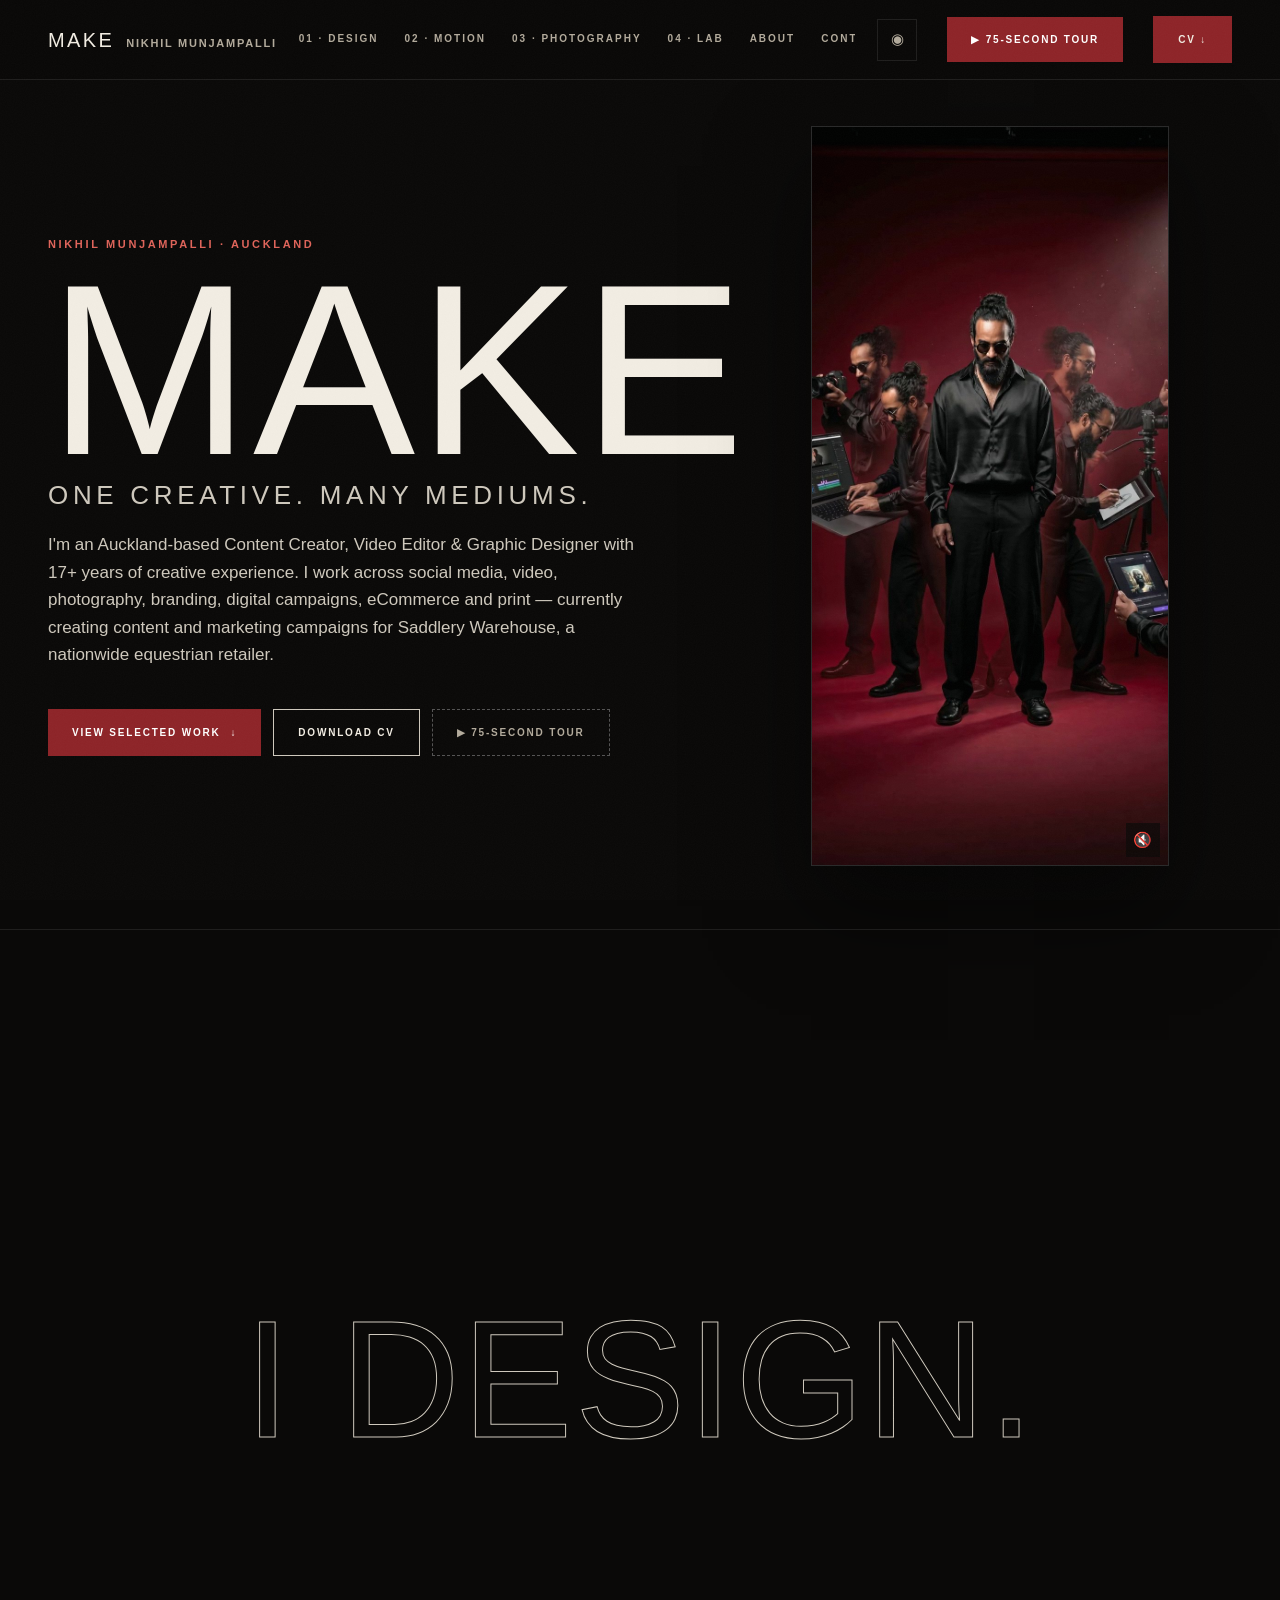
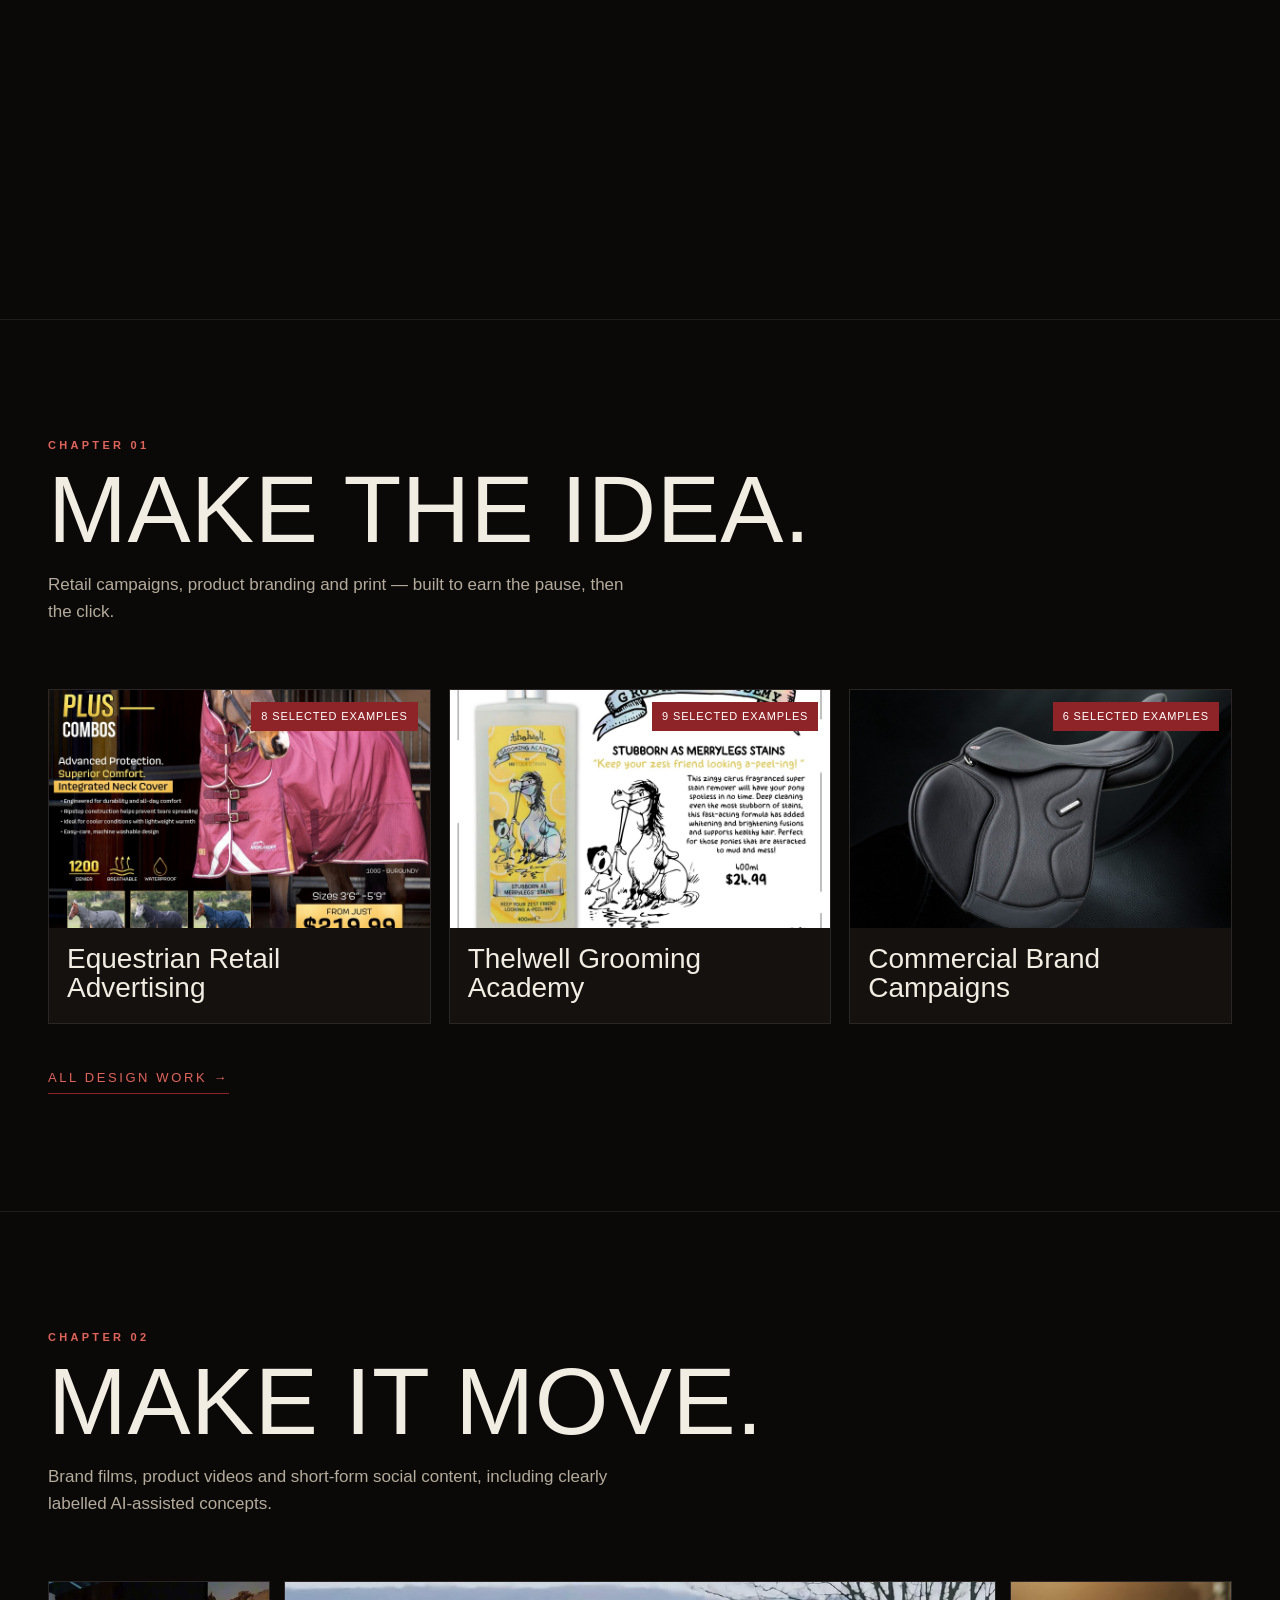
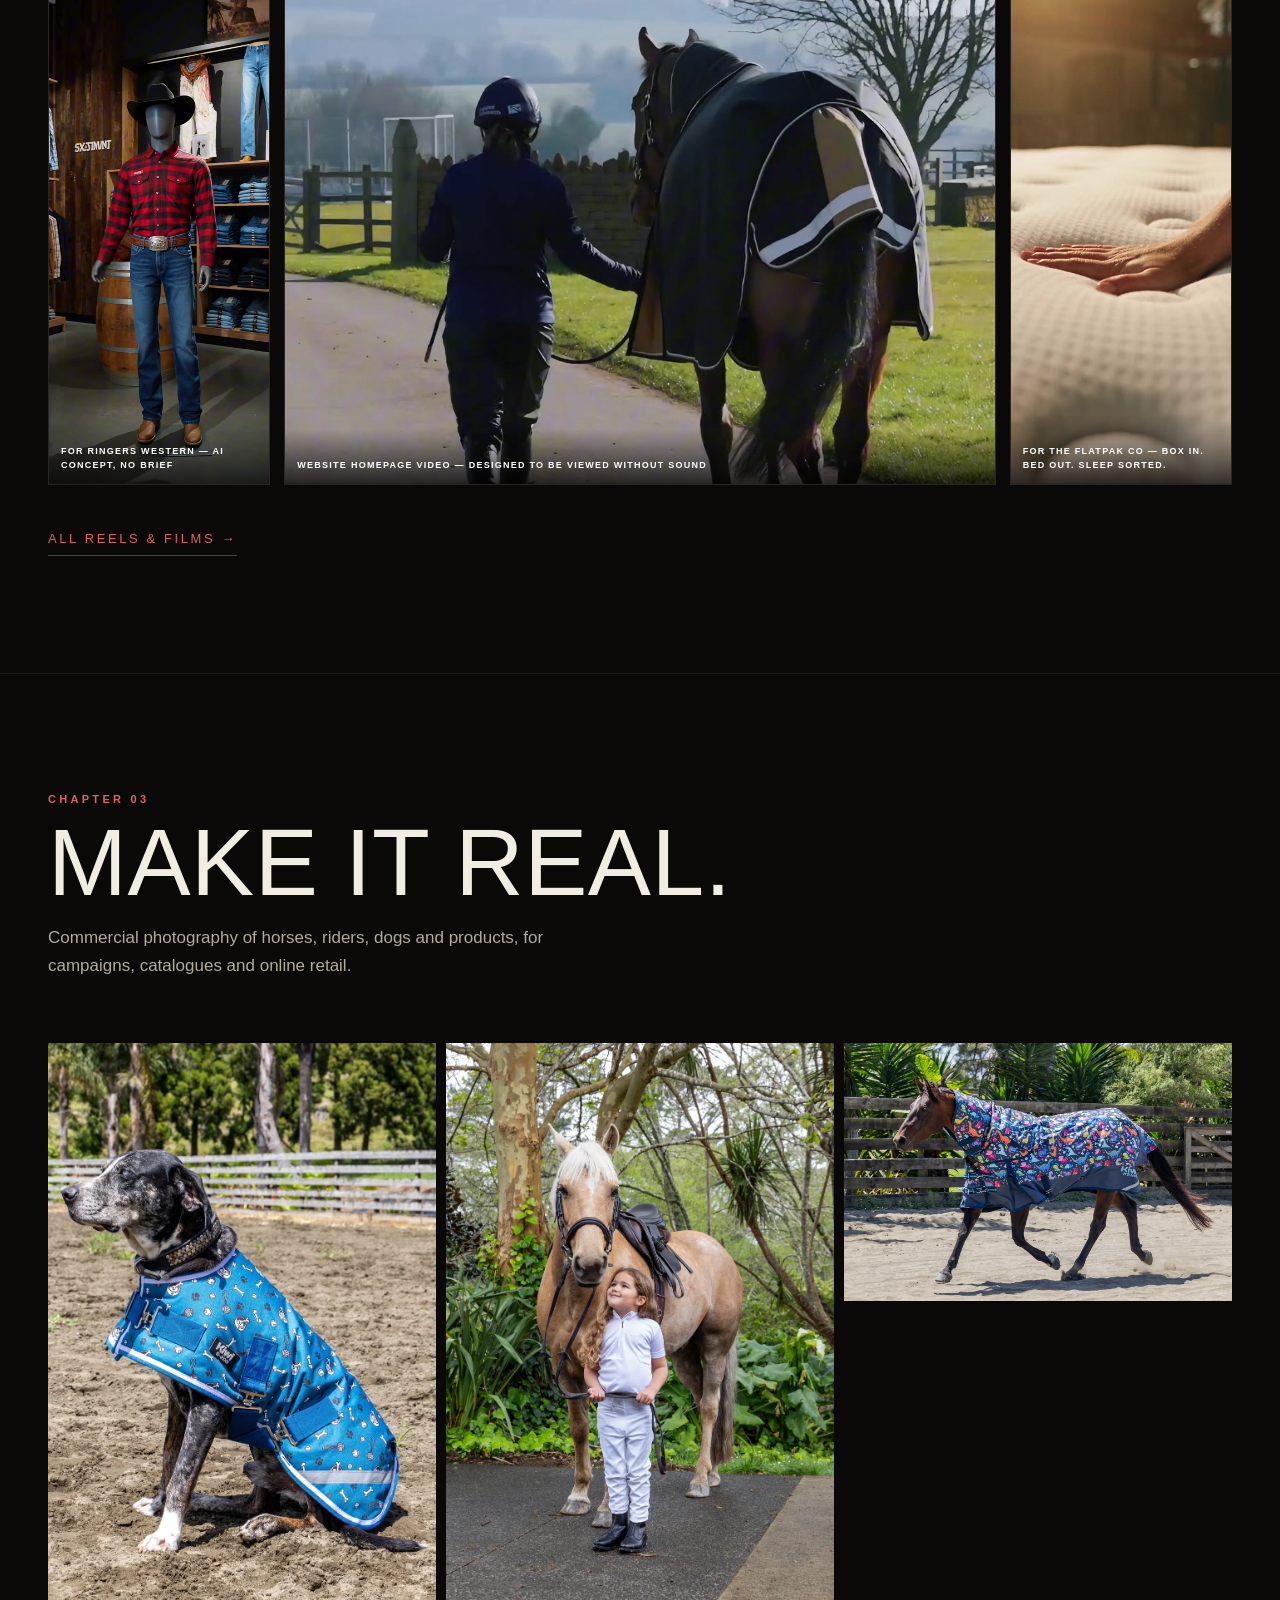
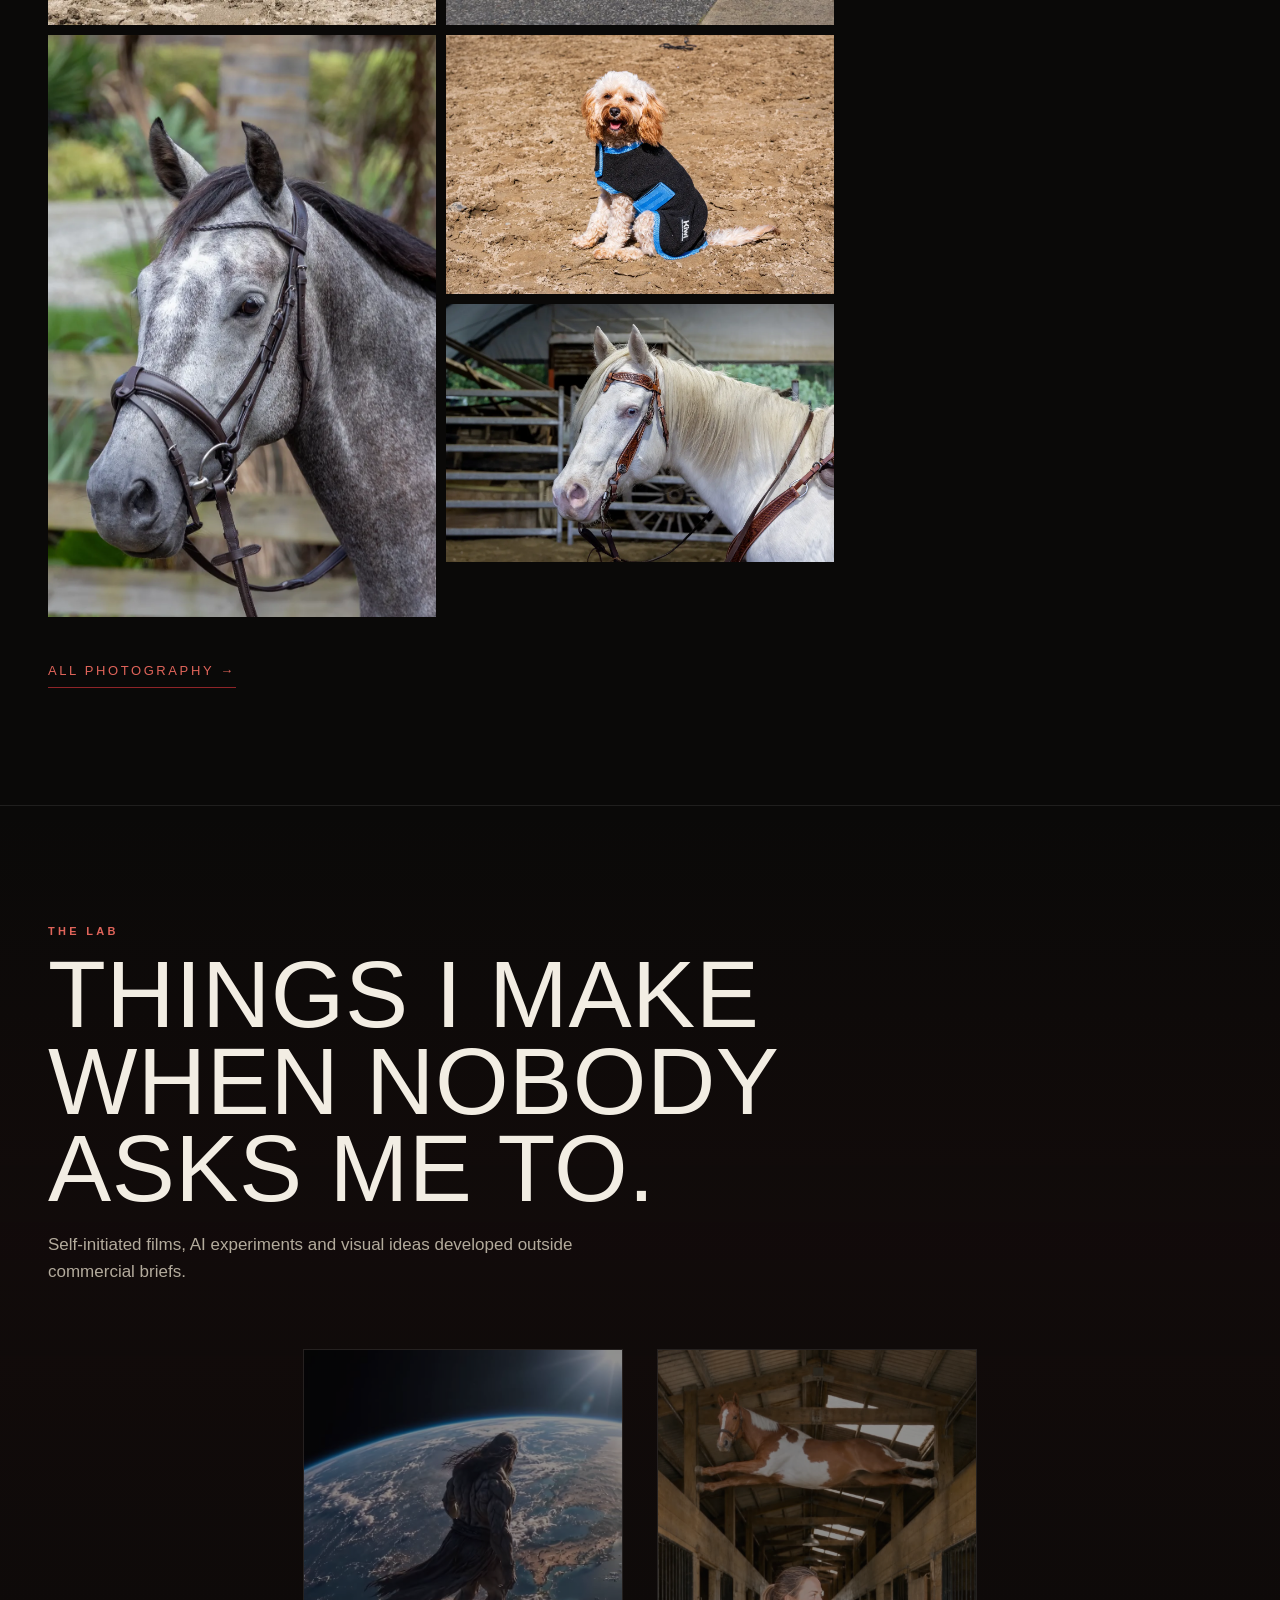
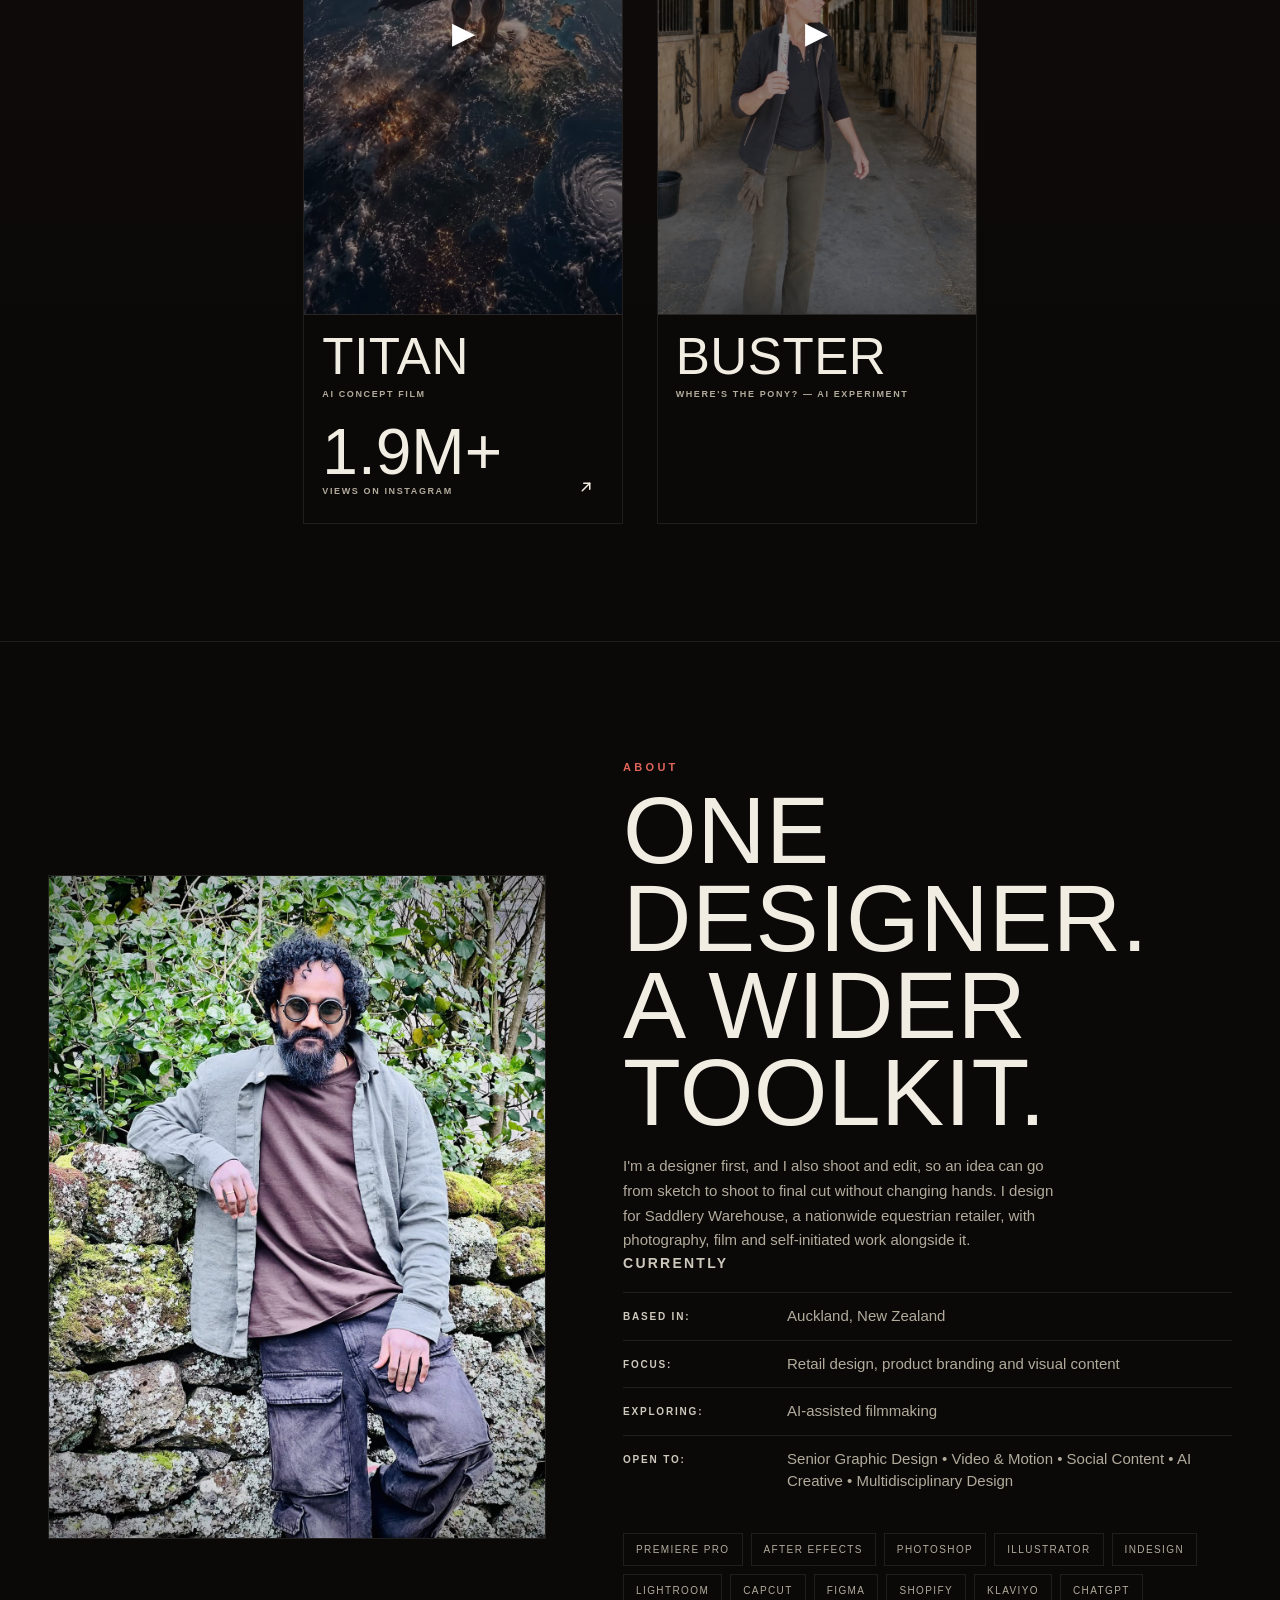
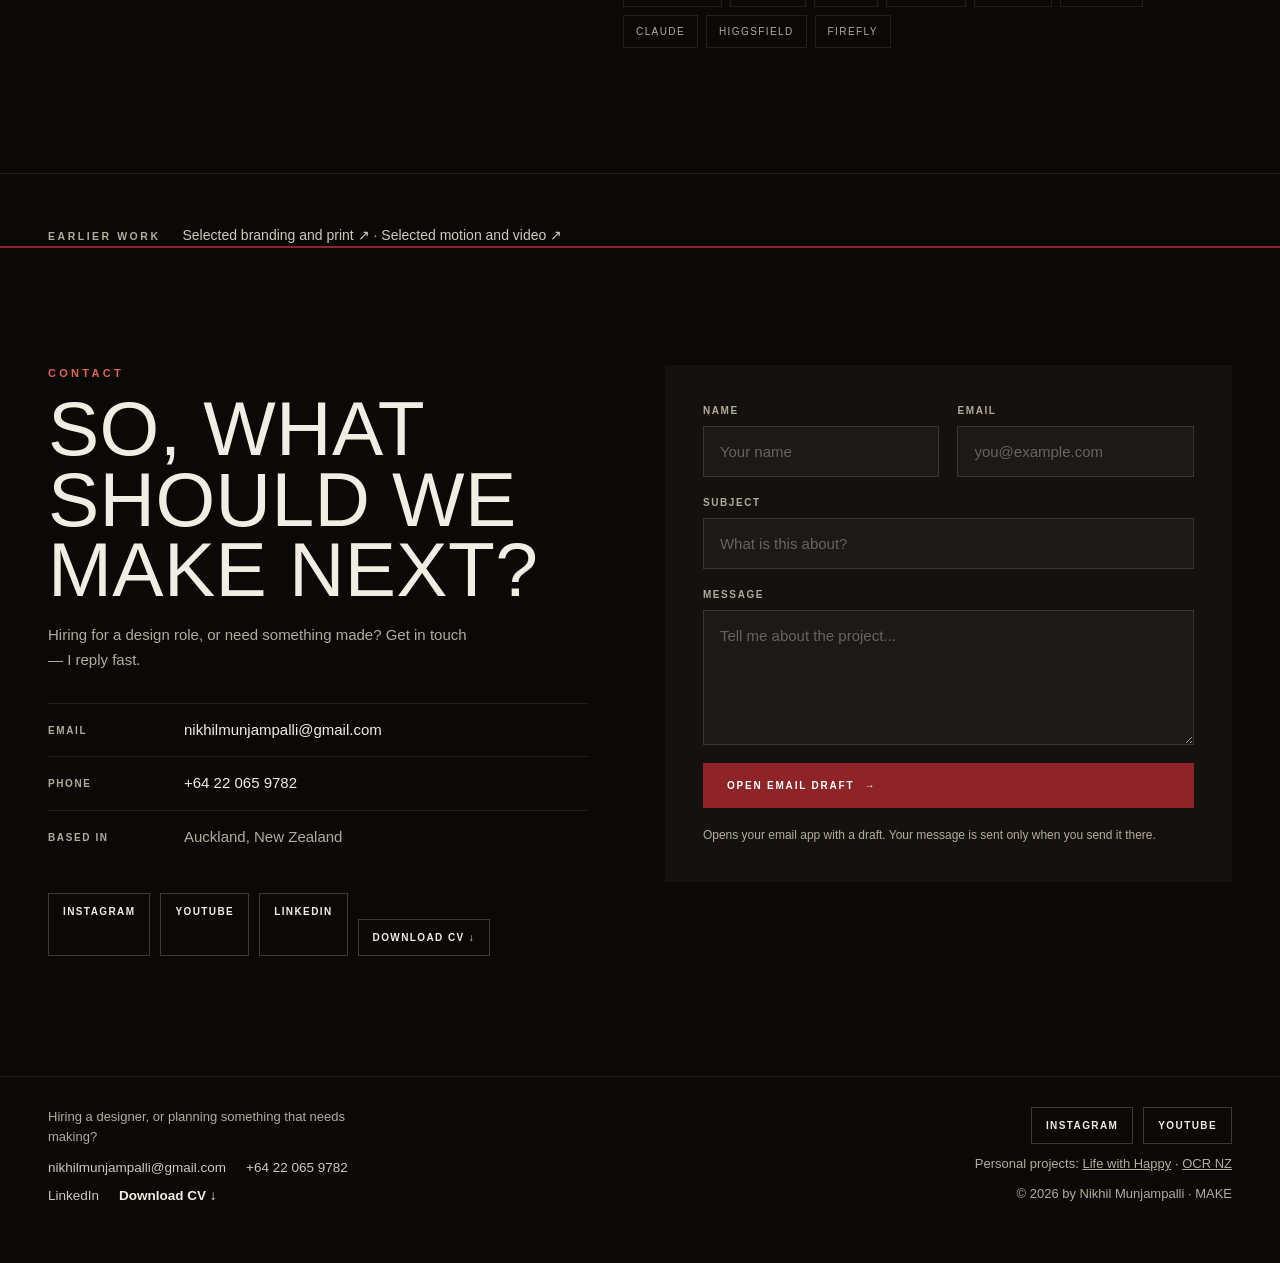
==== index.html @ 788f98a0 "Portfolio — portable site: 14 pages, all imagery, video, audio and fonts, no external dependencies" ====
<!DOCTYPE html><html lang="en" data-theme="default-dark" style="color-scheme:dark"><head><meta charSet="utf-8"/><meta name="viewport" content="width=device-width, initial-scale=1"/><link rel="stylesheet" href="assets/fonts/fonts.css"/><link rel="stylesheet" href="styles.css"/><title>Nikhil Munjampalli · Content Creator &amp; Video Editor</title><meta name="description" content="Reels, brand films, retail campaign design and photography from Auckland, New Zealand."/><meta name="author" content="Nikhil Munjampalli"/><meta property="og:title" content="Nikhil Munjampalli · Content Creator &amp; Video Editor"/><meta property="og:description" content="Reels, brand films, retail campaign design and photography from Auckland, New Zealand."/><meta property="og:type" content="website"/><meta name="twitter:card" content="summary_large_image"/><meta property="og:image" content="assets/meta/og-image.png"/><meta name="twitter:image" content="assets/meta/og-image.png"/><link rel="icon" href="assets/meta/favicon.png"/><script>try{var t=localStorage.getItem("nm-intro-seen-v2");if((t&&Date.now()-Number(t)<2592000000)||matchMedia("(prefers-reduced-motion: reduce)").matches)document.documentElement.classList.add("nm-intro-off")}catch(e){}</script></head><body class="bg-q-background-primary text-q-text-primary"><!--$--><main class="nm-page"><div aria-label="Introduction" class="nm-intro" role="dialog"><button aria-label="Skip introduction" autofocus="" class="nm-intro-skip" type="button">SKIP</button><p class="nm-intro-line nm-intro-line-1">NIKHIL MUNJAMPALLI · AUCKLAND</p><p class="nm-intro-line nm-intro-line-2">MAKE</p><p class="nm-intro-line nm-intro-line-3">ONE CREATIVE. MANY MEDIUMS.</p></div><header class="nm-header"><a class="nm-wordmark" href="#top">MAKE<span class="nm-wordmark-sub">Nikhil Munjampalli</span></a><nav class="nm-nav" aria-label="Sections"><a href="design.html">01 · Design</a><a href="motion.html">02 · Motion</a><a href="photography.html">03 · Photography</a><a href="#lab">04 · Lab</a><a href="#original">About</a><a href="#contact">Contact</a></nav><button aria-label="Sound off" class="nm-icon-btn" type="button">◉</button><button class="nm-pill" data-cursor="TOUR" type="button">▶ 75-SECOND TOUR</button><a class="nm-pill nm-pill-cv" download="" href="assets/nikhil-munjampalli-cv.pdf">CV ↓</a></header><section class="nm-hero" id="top"><div class="nm-hero-lead"><p class="nm-eyebrow nm-eyebrow-red">NIKHIL MUNJAMPALLI · AUCKLAND</p><h1 class="nm-multiply">MAKE</h1><p class="nm-multiply-sub">ONE CREATIVE. MANY MEDIUMS.</p><p class="nm-hero-value">I&#x27;m an Auckland-based Content Creator, Video Editor &amp; Graphic Designer with 17+ years of creative experience. I work across social media, video, photography, branding, digital campaigns, eCommerce and print — currently creating content and marketing campaigns for Saddlery Warehouse, a nationwide equestrian retailer.</p><div class="nm-hero-ctas"><a class="nm-btn nm-btn-solid" href="#ch-01">VIEW SELECTED WORK <span aria-hidden="true">↓</span></a><a class="nm-btn nm-btn-outline" download="" href="assets/nikhil-munjampalli-cv.pdf">DOWNLOAD CV</a><button class="nm-btn nm-btn-ghost" data-cursor="TOUR" type="button">▶ 75-SECOND TOUR</button></div></div><div class="nm-hero-stage"><video autoPlay="" class="nm-hero-video nm-hero-video-main" loop="" muted="" playsInline="" poster="assets/hero/skills-poster.jpg" src="assets/hero/skills.mp4"></video><button aria-label="Unmute" class="nm-hero-mute" type="button">🔇</button></div></section><section aria-label="I multiply" class="nm-manifesto"><div class="nm-manifesto-pin"><p class="nm-manifesto-word">I DESIGN.</p></div></section><section class="nm-ch" data-cursor="EXPLORE" id="ch-01"><div class="nm-ch-head"><p class="nm-ch-num">CHAPTER 01</p><h2 class="nm-ch-title">MAKE THE IDEA.</h2><p class="nm-ch-sub">Retail campaigns, product branding and print — built to earn the pause, then the click.</p></div><div class="nm-campaign-grid"><a class="nm-campaign-card" data-cursor="VIEW" href="design/retail-advertising.html"><span class="nm-campaign-cover"><img alt="Equestrian Retail Advertising" decoding="async" loading="lazy" src="assets/design/campaigns/highlander-combos.jpg"/><span class="nm-campaign-count">8<!-- --> SELECTED EXAMPLES</span></span><span class="nm-campaign-body"><span class="nm-campaign-title">Equestrian Retail Advertising</span></span></a><a class="nm-campaign-card" data-cursor="VIEW" href="design/thelwell-grooming-academy.html"><span class="nm-campaign-cover"><img alt="Thelwell Grooming Academy" decoding="async" loading="lazy" src="assets/design/campaigns/thelwell-stain-remover.jpg"/><span class="nm-campaign-count">9<!-- --> SELECTED EXAMPLES</span></span><span class="nm-campaign-body"><span class="nm-campaign-title">Thelwell Grooming Academy</span></span></a><a class="nm-campaign-card" data-cursor="VIEW" href="design/commercial-brands.html"><span class="nm-campaign-cover"><img alt="Commercial Brand Campaigns" decoding="async" loading="lazy" src="assets/design/campaigns/david-paul-luxury.jpg"/><span class="nm-campaign-count">6<!-- --> SELECTED EXAMPLES</span></span><span class="nm-campaign-body"><span class="nm-campaign-title">Commercial Brand Campaigns</span></span></a></div><a class="nm-ch-link" href="design.html">ALL DESIGN WORK <span aria-hidden="true">→</span></a></section><section class="nm-ch" id="ch-02"><div class="nm-ch-head"><p class="nm-ch-num">CHAPTER 02</p><h2 class="nm-ch-title">MAKE IT MOVE.</h2><p class="nm-ch-sub">Brand films, product videos and short-form social content, including clearly labelled AI-assisted concepts.</p></div><div class="nm-reel-grid nm-reel-grid-mrw"><button class="nm-reel-card" data-cursor="PLAY" type="button"><img alt="" class="nm-reel-thumb" decoding="async" loading="lazy" src="assets/reels/client-1-thumb.jpg"/><span class="nm-reel-play" aria-hidden="true">▶</span><span class="nm-reel-label">For RINGERS WESTERN — AI concept, no brief</span></button><button class="nm-reel-card nm-reel-card-wide" data-cursor="PLAY" type="button"><img alt="" class="nm-reel-thumb" decoding="async" loading="lazy" src="assets/reels/homepage-landscape-thumb.jpg"/><span class="nm-reel-play" aria-hidden="true">▶</span><span class="nm-reel-label">Website Homepage Video — Designed to Be Viewed Without Sound</span></button><button class="nm-reel-card" data-cursor="PLAY" type="button"><img alt="" class="nm-reel-thumb" decoding="async" loading="lazy" src="assets/reels/client-3-thumb.jpg"/><span class="nm-reel-play" aria-hidden="true">▶</span><span class="nm-reel-label">For THE FLATPAK CO — Box in. Bed out. Sleep sorted.</span></button></div><a class="nm-ch-link" href="motion.html">ALL REELS &amp; FILMS <span aria-hidden="true">→</span></a></section><section class="nm-ch nm-ch-quiet" id="ch-03"><div class="nm-ch-head"><p class="nm-ch-num">CHAPTER 03</p><h2 class="nm-ch-title">MAKE IT REAL.</h2><p class="nm-ch-sub">Commercial photography of horses, riders, dogs and products, for campaigns, catalogues and online retail.</p></div><div class="nm-masonry"><img alt="" class="nm-masonry-item" data-cursor="EXPLORE" decoding="async" loading="lazy" src="assets/photos/wix-photo-01.webp"/><img alt="" class="nm-masonry-item" data-cursor="EXPLORE" decoding="async" loading="lazy" src="assets/photos/wix-photo-02.webp"/><img alt="" class="nm-masonry-item" data-cursor="EXPLORE" decoding="async" loading="lazy" src="assets/photos/wix-photo-03.webp"/><img alt="" class="nm-masonry-item" data-cursor="EXPLORE" decoding="async" loading="lazy" src="assets/photos/wix-photo-04.webp"/><img alt="" class="nm-masonry-item" data-cursor="EXPLORE" decoding="async" loading="lazy" src="assets/photos/wix-photo-05.webp"/><img alt="" class="nm-masonry-item" data-cursor="EXPLORE" decoding="async" loading="lazy" src="assets/photos/wix-photo-06.webp"/></div><a class="nm-ch-link" href="photography.html">ALL PHOTOGRAPHY <span aria-hidden="true">→</span></a></section><section class="nm-ch nm-lab" id="lab"><div class="nm-ch-head"><p class="nm-ch-num">THE LAB</p><h2 class="nm-ch-title">THINGS I MAKE WHEN NOBODY ASKS ME TO.</h2><p class="nm-ch-sub">Self-initiated films, AI experiments and visual ideas developed outside commercial briefs.</p></div><div class="nm-lab-videos"><article class="nm-lab-card"><button aria-label="Play Lab experiment — Titan, 1.9M+ views on Instagram" class="nm-lab-video" data-cursor="PLAY" type="button"><img alt="" class="nm-lab-video-thumb" decoding="async" loading="lazy" src="assets/lab/titan-poster.jpg"/><span class="nm-reel-play" aria-hidden="true">▶</span></button><div class="nm-lab-card-body"><h3 class="nm-lab-card-title">TITAN</h3><p class="nm-lab-card-sub">AI CONCEPT FILM</p><p class="nm-lab-card-views">1.9M+</p><p class="nm-lab-card-views-label">VIEWS ON INSTAGRAM</p></div><a aria-label="View Titan on Instagram" class="nm-lab-card-link" href="https://www.instagram.com/reel/DbW4Ttej2G1/" rel="noreferrer" target="_blank"><svg aria-hidden="true" viewBox="0 0 24 24" fill="none" stroke="currentColor" stroke-width="2" stroke-linecap="round" stroke-linejoin="round"><path d="M7 17 17 7"></path><path d="M9 7h8v8"></path></svg></a></article><article class="nm-lab-card"><button aria-label="Play Lab experiment — Buster" class="nm-lab-video" data-cursor="PLAY" type="button"><img alt="" class="nm-lab-video-thumb" decoding="async" loading="lazy" src="assets/lab/buster-poster.jpg"/><span class="nm-reel-play" aria-hidden="true">▶</span></button><div class="nm-lab-card-body"><h3 class="nm-lab-card-title">BUSTER</h3><p class="nm-lab-card-sub">WHERE&#x27;S THE PONY? — AI EXPERIMENT</p></div></article></div></section><section class="nm-ch nm-original" id="original"><div class="nm-original-photo"><img alt="Nikhil Munjampalli" data-cursor="VIEW" decoding="async" loading="lazy" src="assets/hero/original-portrait.jpg"/></div><div class="nm-original-copy"><p class="nm-ch-num">ABOUT</p><h2 class="nm-ch-title">One designer.<br/>A wider toolkit.</h2><p class="nm-body">I&#x27;m a designer first, and I also shoot and edit, so an idea can go from sketch to shoot to final cut without changing hands. I design for Saddlery Warehouse, a nationwide equestrian retailer, with photography, film and self-initiated work alongside it.</p><div class="nm-currently"><h3 class="nm-subtitle">CURRENTLY</h3><ul><li><strong>Based in:</strong> Auckland, New Zealand</li><li><strong>Focus:</strong> Retail design, product branding and visual content</li><li><strong>Exploring:</strong> AI-assisted filmmaking</li><li><strong>Open to:</strong> Senior Graphic Design • Video &amp; Motion • Social Content • AI Creative • Multidisciplinary Design</li></ul></div><div class="nm-skills"><span class="nm-skill-chip">Premiere Pro</span><span class="nm-skill-chip">After Effects</span><span class="nm-skill-chip">Photoshop</span><span class="nm-skill-chip">Illustrator</span><span class="nm-skill-chip">InDesign</span><span class="nm-skill-chip">Lightroom</span><span class="nm-skill-chip">CapCut</span><span class="nm-skill-chip">Figma</span><span class="nm-skill-chip">Shopify</span><span class="nm-skill-chip">Klaviyo</span><span class="nm-skill-chip">ChatGPT</span><span class="nm-skill-chip">Claude</span><span class="nm-skill-chip">Higgsfield</span><span class="nm-skill-chip">Firefly</span></div></div></section><section class="nm-old nm-old--compact"><p class="nm-old-kicker">EARLIER WORK</p><p class="nm-old-links"><a href="https://nikmvisuals.wixsite.com/oldportfolio" rel="noreferrer" target="_blank">Selected branding and print <span aria-hidden="true">↗</span></a><span aria-hidden="true"> · </span><a href="https://nikmvisuals.wixsite.com/oldportfolio/work" rel="noreferrer" target="_blank">Selected motion and video <span aria-hidden="true">↗</span></a></p></section><section class="nm-ch nm-finale" id="contact"><div class="nm-finale-copy"><p class="nm-ch-num">CONTACT</p><h2 class="nm-ch-title">SO, WHAT SHOULD WE MAKE NEXT?</h2><p class="nm-body">Hiring for a design role, or need something made? Get in touch — I reply fast.</p><ul class="nm-contact-list"><li><span class="nm-contact-key">Email</span><a href="mailto:nikhilmunjampalli@gmail.com">nikhilmunjampalli@gmail.com</a></li><li><span class="nm-contact-key">Phone</span><a href="tel:+64220659782">+64 22 065 9782</a></li><li><span class="nm-contact-key">Based in</span><span>Auckland, New Zealand</span></li></ul><div class="nm-socials"><a href="https://www.instagram.com/nikhil_munjampalli/" rel="noreferrer" target="_blank">Instagram</a><a href="https://www.youtube.com/@nikhilmunjampalli5915" rel="noreferrer" target="_blank">YouTube</a><a href="https://linkedin.com/in/nikhil-munjampalli-56632651" rel="noreferrer" target="_blank">LinkedIn</a><a class="nm-btn nm-btn-outline nm-cv-link" download="" href="assets/nikhil-munjampalli-cv.pdf">Download CV ↓</a></div></div><form class="nm-form"><div class="nm-form-row"><label class="nm-field"><span>Name</span><input autoComplete="name" placeholder="Your name" required="" type="text" value=""/></label><label class="nm-field"><span>Email</span><input autoComplete="email" placeholder="you@example.com" required="" type="email" value=""/></label></div><label class="nm-field"><span>Subject</span><input placeholder="What is this about?" type="text" value=""/></label><label class="nm-field"><span>Message</span><textarea placeholder="Tell me about the project..." required="" rows="5"></textarea></label><button class="nm-btn nm-btn-solid" type="submit">Open email draft<span class="nm-arrow" aria-hidden="true">→</span></button><p class="nm-form-note">Opens your email app with a draft. Your message is sent only when you send it there.</p></form></section><footer class="nm-footer"><div class="nm-footer-contact"><p class="nm-footer-cta">Hiring a designer, or planning something that needs making?</p><ul class="nm-footer-links"><li><a href="mailto:nikhilmunjampalli@gmail.com">nikhilmunjampalli@gmail.com</a></li><li><a href="tel:+64220659782">+64 22 065 9782</a></li><li><a href="https://linkedin.com/in/nikhil-munjampalli-56632651" rel="noreferrer" target="_blank">LinkedIn</a></li><li><a class="nm-footer-cv" download="" href="assets/nikhil-munjampalli-cv.pdf">Download CV ↓</a></li></ul></div><div class="nm-footer-meta"><div class="nm-socials"><a href="https://www.instagram.com/nikhil_munjampalli/" rel="noreferrer" target="_blank">Instagram</a><a href="https://www.youtube.com/@nikhilmunjampalli5915" rel="noreferrer" target="_blank">YouTube</a></div><p class="nm-footer-projects">Personal projects:<!-- --> <a href="https://www.instagram.com/happy_cavoodle/" rel="noreferrer" target="_blank">Life with Happy</a><span aria-hidden="true"> · </span><a href="https://www.instagram.com/nik_ocr_nz/" rel="noreferrer" target="_blank">OCR NZ</a></p><p>© 2026 by Nikhil Munjampalli · MAKE</p></div></footer><audio preload="auto"></audio></main><!--/$--><link rel="stylesheet" href="portable.css"/>
<script src="portable.js" defer></script>
</body></html>
---- assets/fonts/fonts.css ----
/* Self-hosted fonts — no external requests. */
/* vietnamese */
@font-face {
  font-family: 'Anton';
  font-style: normal;
  font-weight: 400;
  font-display: swap;
  src: url(assets/fonts/1Ptgg87LROyAm3K8-C8QSw.woff2) format('woff2');
  unicode-range: U+0102-0103, U+0110-0111, U+0128-0129, U+0168-0169, U+01A0-01A1, U+01AF-01B0, U+0300-0301, U+0303-0304, U+0308-0309, U+0323, U+0329, U+1EA0-1EF9, U+20AB;
}
/* latin-ext */
@font-face {
  font-family: 'Anton';
  font-style: normal;
  font-weight: 400;
  font-display: swap;
  src: url(assets/fonts/1Ptgg87LROyAm3K9-C8QSw.woff2) format('woff2');
  unicode-range: U+0100-02BA, U+02BD-02C5, U+02C7-02CC, U+02CE-02D7, U+02DD-02FF, U+0304, U+0308, U+0329, U+1D00-1DBF, U+1E00-1E9F, U+1EF2-1EFF, U+2020, U+20A0-20AB, U+20AD-20C0, U+2113, U+2C60-2C7F, U+A720-A7FF;
}
/* latin */
@font-face {
  font-family: 'Anton';
  font-style: normal;
  font-weight: 400;
  font-display: swap;
  src: url(assets/fonts/1Ptgg87LROyAm3Kz-C8.woff2) format('woff2');
  unicode-range: U+0000-00FF, U+0131, U+0152-0153, U+02BB-02BC, U+02C6, U+02DA, U+02DC, U+0304, U+0308, U+0329, U+2000-206F, U+20AC, U+2122, U+2191, U+2193, U+2212, U+2215, U+FEFF, U+FFFD;
}
/* cyrillic-ext */
@font-face {
  font-family: 'Inter';
  font-style: normal;
  font-weight: 400;
  font-display: swap;
  src: url(assets/fonts/UcC73FwrK3iLTeHuS_nVMrMxCp50SjIa2JL7SUc.woff2) format('woff2');
  unicode-range: U+0460-052F, U+1C80-1C8A, U+20B4, U+2DE0-2DFF, U+A640-A69F, U+FE2E-FE2F;
}
/* cyrillic */
@font-face {
  font-family: 'Inter';
  font-style: normal;
  font-weight: 400;
  font-display: swap;
  src: url(assets/fonts/UcC73FwrK3iLTeHuS_nVMrMxCp50SjIa0ZL7SUc.woff2) format('woff2');
  unicode-range: U+0301, U+0400-045F, U+0490-0491, U+04B0-04B1, U+2116;
}
/* greek-ext */
@font-face {
  font-family: 'Inter';
  font-style: normal;
  font-weight: 400;
  font-display: swap;
  src: url(assets/fonts/UcC73FwrK3iLTeHuS_nVMrMxCp50SjIa2ZL7SUc.woff2) format('woff2');
  unicode-range: U+1F00-1FFF;
}
/* greek */
@font-face {
  font-family: 'Inter';
  font-style: normal;
  font-weight: 400;
  font-display: swap;
  src: url(assets/fonts/UcC73FwrK3iLTeHuS_nVMrMxCp50SjIa1pL7SUc.woff2) format('woff2');
  unicode-range: U+0370-0377, U+037A-037F, U+0384-038A, U+038C, U+038E-03A1, U+03A3-03FF;
}
/* vietnamese */
@font-face {
  font-family: 'Inter';
  font-style: normal;
  font-weight: 400;
  font-display: swap;
  src: url(assets/fonts/UcC73FwrK3iLTeHuS_nVMrMxCp50SjIa2pL7SUc.woff2) format('woff2');
  unicode-range: U+0102-0103, U+0110-0111, U+0128-0129, U+0168-0169, U+01A0-01A1, U+01AF-01B0, U+0300-0301, U+0303-0304, U+0308-0309, U+0323, U+0329, U+1EA0-1EF9, U+20AB;
}
/* latin-ext */
@font-face {
  font-family: 'Inter';
  font-style: normal;
  font-weight: 400;
  font-display: swap;
  src: url(assets/fonts/UcC73FwrK3iLTeHuS_nVMrMxCp50SjIa25L7SUc.woff2) format('woff2');
  unicode-range: U+0100-02BA, U+02BD-02C5, U+02C7-02CC, U+02CE-02D7, U+02DD-02FF, U+0304, U+0308, U+0329, U+1D00-1DBF, U+1E00-1E9F, U+1EF2-1EFF, U+2020, U+20A0-20AB, U+20AD-20C0, U+2113, U+2C60-2C7F, U+A720-A7FF;
}
/* latin */
@font-face {
  font-family: 'Inter';
  font-style: normal;
  font-weight: 400;
  font-display: swap;
  src: url(assets/fonts/UcC73FwrK3iLTeHuS_nVMrMxCp50SjIa1ZL7.woff2) format('woff2');
  unicode-range: U+0000-00FF, U+0131, U+0152-0153, U+02BB-02BC, U+02C6, U+02DA, U+02DC, U+0304, U+0308, U+0329, U+2000-206F, U+20AC, U+2122, U+2191, U+2193, U+2212, U+2215, U+FEFF, U+FFFD;
}
/* cyrillic-ext */
@font-face {
  font-family: 'Inter';
  font-style: normal;
  font-weight: 500;
  font-display: swap;
  src: url(assets/fonts/UcC73FwrK3iLTeHuS_nVMrMxCp50SjIa2JL7SUc.woff2) format('woff2');
  unicode-range: U+0460-052F, U+1C80-1C8A, U+20B4, U+2DE0-2DFF, U+A640-A69F, U+FE2E-FE2F;
}
/* cyrillic */
@font-face {
  font-family: 'Inter';
  font-style: normal;
  font-weight: 500;
  font-display: swap;
  src: url(assets/fonts/UcC73FwrK3iLTeHuS_nVMrMxCp50SjIa0ZL7SUc.woff2) format('woff2');
  unicode-range: U+0301, U+0400-045F, U+0490-0491, U+04B0-04B1, U+2116;
}
/* greek-ext */
@font-face {
  font-family: 'Inter';
  font-style: normal;
  font-weight: 500;
  font-display: swap;
  src: url(assets/fonts/UcC73FwrK3iLTeHuS_nVMrMxCp50SjIa2ZL7SUc.woff2) format('woff2');
  unicode-range: U+1F00-1FFF;
}
/* greek */
@font-face {
  font-family: 'Inter';
  font-style: normal;
  font-weight: 500;
  font-display: swap;
  src: url(assets/fonts/UcC73FwrK3iLTeHuS_nVMrMxCp50SjIa1pL7SUc.woff2) format('woff2');
  unicode-range: U+0370-0377, U+037A-037F, U+0384-038A, U+038C, U+038E-03A1, U+03A3-03FF;
}
/* vietnamese */
@font-face {
  font-family: 'Inter';
  font-style: normal;
  font-weight: 500;
  font-display: swap;
  src: url(assets/fonts/UcC73FwrK3iLTeHuS_nVMrMxCp50SjIa2pL7SUc.woff2) format('woff2');
  unicode-range: U+0102-0103, U+0110-0111, U+0128-0129, U+0168-0169, U+01A0-01A1, U+01AF-01B0, U+0300-0301, U+0303-0304, U+0308-0309, U+0323, U+0329, U+1EA0-1EF9, U+20AB;
}
/* latin-ext */
@font-face {
  font-family: 'Inter';
  font-style: normal;
  font-weight: 500;
  font-display: swap;
  src: url(assets/fonts/UcC73FwrK3iLTeHuS_nVMrMxCp50SjIa25L7SUc.woff2) format('woff2');
  unicode-range: U+0100-02BA, U+02BD-02C5, U+02C7-02CC, U+02CE-02D7, U+02DD-02FF, U+0304, U+0308, U+0329, U+1D00-1DBF, U+1E00-1E9F, U+1EF2-1EFF, U+2020, U+20A0-20AB, U+20AD-20C0, U+2113, U+2C60-2C7F, U+A720-A7FF;
}
/* latin */
@font-face {
  font-family: 'Inter';
  font-style: normal;
  font-weight: 500;
  font-display: swap;
  src: url(assets/fonts/UcC73FwrK3iLTeHuS_nVMrMxCp50SjIa1ZL7.woff2) format('woff2');
  unicode-range: U+0000-00FF, U+0131, U+0152-0153, U+02BB-02BC, U+02C6, U+02DA, U+02DC, U+0304, U+0308, U+0329, U+2000-206F, U+20AC, U+2122, U+2191, U+2193, U+2212, U+2215, U+FEFF, U+FFFD;
}
/* cyrillic-ext */
@font-face {
  font-family: 'Inter';
  font-style: normal;
  font-weight: 600;
  font-display: swap;
  src: url(assets/fonts/UcC73FwrK3iLTeHuS_nVMrMxCp50SjIa2JL7SUc.woff2) format('woff2');
  unicode-range: U+0460-052F, U+1C80-1C8A, U+20B4, U+2DE0-2DFF, U+A640-A69F, U+FE2E-FE2F;
}
/* cyrillic */
@font-face {
  font-family: 'Inter';
  font-style: normal;
  font-weight: 600;
  font-display: swap;
  src: url(assets/fonts/UcC73FwrK3iLTeHuS_nVMrMxCp50SjIa0ZL7SUc.woff2) format('woff2');
  unicode-range: U+0301, U+0400-045F, U+0490-0491, U+04B0-04B1, U+2116;
}
/* greek-ext */
@font-face {
  font-family: 'Inter';
  font-style: normal;
  font-weight: 600;
  font-display: swap;
  src: url(assets/fonts/UcC73FwrK3iLTeHuS_nVMrMxCp50SjIa2ZL7SUc.woff2) format('woff2');
  unicode-range: U+1F00-1FFF;
}
/* greek */
@font-face {
  font-family: 'Inter';
  font-style: normal;
  font-weight: 600;
  font-display: swap;
  src: url(assets/fonts/UcC73FwrK3iLTeHuS_nVMrMxCp50SjIa1pL7SUc.woff2) format('woff2');
  unicode-range: U+0370-0377, U+037A-037F, U+0384-038A, U+038C, U+038E-03A1, U+03A3-03FF;
}
/* vietnamese */
@font-face {
  font-family: 'Inter';
  font-style: normal;
  font-weight: 600;
  font-display: swap;
  src: url(assets/fonts/UcC73FwrK3iLTeHuS_nVMrMxCp50SjIa2pL7SUc.woff2) format('woff2');
  unicode-range: U+0102-0103, U+0110-0111, U+0128-0129, U+0168-0169, U+01A0-01A1, U+01AF-01B0, U+0300-0301, U+0303-0304, U+0308-0309, U+0323, U+0329, U+1EA0-1EF9, U+20AB;
}
/* latin-ext */
@font-face {
  font-family: 'Inter';
  font-style: normal;
  font-weight: 600;
  font-display: swap;
  src: url(assets/fonts/UcC73FwrK3iLTeHuS_nVMrMxCp50SjIa25L7SUc.woff2) format('woff2');
  unicode-range: U+0100-02BA, U+02BD-02C5, U+02C7-02CC, U+02CE-02D7, U+02DD-02FF, U+0304, U+0308, U+0329, U+1D00-1DBF, U+1E00-1E9F, U+1EF2-1EFF, U+2020, U+20A0-20AB, U+20AD-20C0, U+2113, U+2C60-2C7F, U+A720-A7FF;
}
/* latin */
@font-face {
  font-family: 'Inter';
  font-style: normal;
  font-weight: 600;
  font-display: swap;
  src: url(assets/fonts/UcC73FwrK3iLTeHuS_nVMrMxCp50SjIa1ZL7.woff2) format('woff2');
  unicode-range: U+0000-00FF, U+0131, U+0152-0153, U+02BB-02BC, U+02C6, U+02DA, U+02DC, U+0304, U+0308, U+0329, U+2000-206F, U+20AC, U+2122, U+2191, U+2193, U+2212, U+2215, U+FEFF, U+FFFD;
}
/* cyrillic-ext */
@font-face {
  font-family: 'Montserrat';
  font-style: normal;
  font-weight: 400;
  font-display: swap;
  src: url(assets/fonts/JTUSjIg1_i6t8kCHKm459WRhyzbi.woff2) format('woff2');
  unicode-range: U+0460-052F, U+1C80-1C8A, U+20B4, U+2DE0-2DFF, U+A640-A69F, U+FE2E-FE2F;
}
/* cyrillic */
@font-face {
  font-family: 'Montserrat';
  font-style: normal;
  font-weight: 400;
  font-display: swap;
  src: url(assets/fonts/JTUSjIg1_i6t8kCHKm459W1hyzbi.woff2) format('woff2');
  unicode-range: U+0301, U+0400-045F, U+0490-0491, U+04B0-04B1, U+2116;
}
/* vietnamese */
@font-face {
  font-family: 'Montserrat';
  font-style: normal;
  font-weight: 400;
  font-display: swap;
  src: url(assets/fonts/JTUSjIg1_i6t8kCHKm459WZhyzbi.woff2) format('woff2');
  unicode-range: U+0102-0103, U+0110-0111, U+0128-0129, U+0168-0169, U+01A0-01A1, U+01AF-01B0, U+0300-0301, U+0303-0304, U+0308-0309, U+0323, U+0329, U+1EA0-1EF9, U+20AB;
}
/* latin-ext */
@font-face {
  font-family: 'Montserrat';
  font-style: normal;
  font-weight: 400;
  font-display: swap;
  src: url(assets/fonts/JTUSjIg1_i6t8kCHKm459Wdhyzbi.woff2) format('woff2');
  unicode-range: U+0100-02BA, U+02BD-02C5, U+02C7-02CC, U+02CE-02D7, U+02DD-02FF, U+0304, U+0308, U+0329, U+1D00-1DBF, U+1E00-1E9F, U+1EF2-1EFF, U+2020, U+20A0-20AB, U+20AD-20C0, U+2113, U+2C60-2C7F, U+A720-A7FF;
}
/* latin */
@font-face {
  font-family: 'Montserrat';
  font-style: normal;
  font-weight: 400;
  font-display: swap;
  src: url(assets/fonts/JTUSjIg1_i6t8kCHKm459Wlhyw.woff2) format('woff2');
  unicode-range: U+0000-00FF, U+0131, U+0152-0153, U+02BB-02BC, U+02C6, U+02DA, U+02DC, U+0304, U+0308, U+0329, U+2000-206F, U+20AC, U+2122, U+2191, U+2193, U+2212, U+2215, U+FEFF, U+FFFD;
}
/* cyrillic-ext */
@font-face {
  font-family: 'Montserrat';
  font-style: normal;
  font-weight: 600;
  font-display: swap;
  src: url(assets/fonts/JTUSjIg1_i6t8kCHKm459WRhyzbi.woff2) format('woff2');
  unicode-range: U+0460-052F, U+1C80-1C8A, U+20B4, U+2DE0-2DFF, U+A640-A69F, U+FE2E-FE2F;
}
/* cyrillic */
@font-face {
  font-family: 'Montserrat';
  font-style: normal;
  font-weight: 600;
  font-display: swap;
  src: url(assets/fonts/JTUSjIg1_i6t8kCHKm459W1hyzbi.woff2) format('woff2');
  unicode-range: U+0301, U+0400-045F, U+0490-0491, U+04B0-04B1, U+2116;
}
/* vietnamese */
@font-face {
  font-family: 'Montserrat';
  font-style: normal;
  font-weight: 600;
  font-display: swap;
  src: url(assets/fonts/JTUSjIg1_i6t8kCHKm459WZhyzbi.woff2) format('woff2');
  unicode-range: U+0102-0103, U+0110-0111, U+0128-0129, U+0168-0169, U+01A0-01A1, U+01AF-01B0, U+0300-0301, U+0303-0304, U+0308-0309, U+0323, U+0329, U+1EA0-1EF9, U+20AB;
}
/* latin-ext */
@font-face {
  font-family: 'Montserrat';
  font-style: normal;
  font-weight: 600;
  font-display: swap;
  src: url(assets/fonts/JTUSjIg1_i6t8kCHKm459Wdhyzbi.woff2) format('woff2');
  unicode-range: U+0100-02BA, U+02BD-02C5, U+02C7-02CC, U+02CE-02D7, U+02DD-02FF, U+0304, U+0308, U+0329, U+1D00-1DBF, U+1E00-1E9F, U+1EF2-1EFF, U+2020, U+20A0-20AB, U+20AD-20C0, U+2113, U+2C60-2C7F, U+A720-A7FF;
}
/* latin */
@font-face {
  font-family: 'Montserrat';
  font-style: normal;
  font-weight: 600;
  font-display: swap;
  src: url(assets/fonts/JTUSjIg1_i6t8kCHKm459Wlhyw.woff2) format('woff2');
  unicode-range: U+0000-00FF, U+0131, U+0152-0153, U+02BB-02BC, U+02C6, U+02DA, U+02DC, U+0304, U+0308, U+0329, U+2000-206F, U+20AC, U+2122, U+2191, U+2193, U+2212, U+2215, U+FEFF, U+FFFD;
}
/* cyrillic-ext */
@font-face {
  font-family: 'Montserrat';
  font-style: normal;
  font-weight: 700;
  font-display: swap;
  src: url(assets/fonts/JTUSjIg1_i6t8kCHKm459WRhyzbi.woff2) format('woff2');
  unicode-range: U+0460-052F, U+1C80-1C8A, U+20B4, U+2DE0-2DFF, U+A640-A69F, U+FE2E-FE2F;
}
/* cyrillic */
@font-face {
  font-family: 'Montserrat';
  font-style: normal;
  font-weight: 700;
  font-display: swap;
  src: url(assets/fonts/JTUSjIg1_i6t8kCHKm459W1hyzbi.woff2) format('woff2');
  unicode-range: U+0301, U+0400-045F, U+0490-0491, U+04B0-04B1, U+2116;
}
/* vietnamese */
@font-face {
  font-family: 'Montserrat';
  font-style: normal;
  font-weight: 700;
  font-display: swap;
  src: url(assets/fonts/JTUSjIg1_i6t8kCHKm459WZhyzbi.woff2) format('woff2');
  unicode-range: U+0102-0103, U+0110-0111, U+0128-0129, U+0168-0169, U+01A0-01A1, U+01AF-01B0, U+0300-0301, U+0303-0304, U+0308-0309, U+0323, U+0329, U+1EA0-1EF9, U+20AB;
}
/* latin-ext */
@font-face {
  font-family: 'Montserrat';
  font-style: normal;
  font-weight: 700;
  font-display: swap;
  src: url(assets/fonts/JTUSjIg1_i6t8kCHKm459Wdhyzbi.woff2) format('woff2');
  unicode-range: U+0100-02BA, U+02BD-02C5, U+02C7-02CC, U+02CE-02D7, U+02DD-02FF, U+0304, U+0308, U+0329, U+1D00-1DBF, U+1E00-1E9F, U+1EF2-1EFF, U+2020, U+20A0-20AB, U+20AD-20C0, U+2113, U+2C60-2C7F, U+A720-A7FF;
}
/* latin */
@font-face {
  font-family: 'Montserrat';
  font-style: normal;
  font-weight: 700;
  font-display: swap;
  src: url(assets/fonts/JTUSjIg1_i6t8kCHKm459Wlhyw.woff2) format('woff2');
  unicode-range: U+0000-00FF, U+0131, U+0152-0153, U+02BB-02BC, U+02C6, U+02DA, U+02DC, U+0304, U+0308, U+0329, U+2000-206F, U+20AC, U+2122, U+2191, U+2193, U+2212, U+2215, U+FEFF, U+FFFD;
}
/* cyrillic-ext */
@font-face {
  font-family: 'Montserrat';
  font-style: normal;
  font-weight: 800;
  font-display: swap;
  src: url(assets/fonts/JTUSjIg1_i6t8kCHKm459WRhyzbi.woff2) format('woff2');
  unicode-range: U+0460-052F, U+1C80-1C8A, U+20B4, U+2DE0-2DFF, U+A640-A69F, U+FE2E-FE2F;
}
/* cyrillic */
@font-face {
  font-family: 'Montserrat';
  font-style: normal;
  font-weight: 800;
  font-display: swap;
  src: url(assets/fonts/JTUSjIg1_i6t8kCHKm459W1hyzbi.woff2) format('woff2');
  unicode-range: U+0301, U+0400-045F, U+0490-0491, U+04B0-04B1, U+2116;
}
/* vietnamese */
@font-face {
  font-family: 'Montserrat';
  font-style: normal;
  font-weight: 800;
  font-display: swap;
  src: url(assets/fonts/JTUSjIg1_i6t8kCHKm459WZhyzbi.woff2) format('woff2');
  unicode-range: U+0102-0103, U+0110-0111, U+0128-0129, U+0168-0169, U+01A0-01A1, U+01AF-01B0, U+0300-0301, U+0303-0304, U+0308-0309, U+0323, U+0329, U+1EA0-1EF9, U+20AB;
}
/* latin-ext */
@font-face {
  font-family: 'Montserrat';
  font-style: normal;
  font-weight: 800;
  font-display: swap;
  src: url(assets/fonts/JTUSjIg1_i6t8kCHKm459Wdhyzbi.woff2) format('woff2');
  unicode-range: U+0100-02BA, U+02BD-02C5, U+02C7-02CC, U+02CE-02D7, U+02DD-02FF, U+0304, U+0308, U+0329, U+1D00-1DBF, U+1E00-1E9F, U+1EF2-1EFF, U+2020, U+20A0-20AB, U+20AD-20C0, U+2113, U+2C60-2C7F, U+A720-A7FF;
}
/* latin */
@font-face {
  font-family: 'Montserrat';
  font-style: normal;
  font-weight: 800;
  font-display: swap;
  src: url(assets/fonts/JTUSjIg1_i6t8kCHKm459Wlhyw.woff2) format('woff2');
  unicode-range: U+0000-00FF, U+0131, U+0152-0153, U+02BB-02BC, U+02C6, U+02DA, U+02DC, U+0304, U+0308, U+0329, U+2000-206F, U+20AC, U+2122, U+2191, U+2193, U+2212, U+2215, U+FEFF, U+FFFD;
}
---- portable.css ----
/* Portable extras — a thin layer on top of the site's own stylesheet.
   Only what a static copy needs: the intro flash guard, the catalogue fan
   fallback, and making sure JS-revealed panels start hidden. */

/* Set on <html> before first paint for returning visitors, so the intro
   curtain never paints at all. */
html.nm-intro-off .nm-intro {
  display: none !important;
}

/* Panels that portable.js reveals — hidden until it does. */
.nm-tour-bar[hidden],
.nm-tour-end[hidden],
.nm-lightbox[hidden] {
  display: none !important;
}

/* The catalogue fan's geometry is computed by the app at runtime. Without it the
   pages would stack on top of one another, so present them as a readable
   horizontal strip instead — pages keep their proportions, never cropped. */
.nm-cat-stage {
  display: flex !important;
  gap: 12px;
  overflow-x: auto;
  padding: 14px 2px;
  scrollbar-width: thin;
}

.nm-cat-page {
  position: static !important;
  transform: none !important;
  opacity: 1 !important;
  flex: 0 0 auto;
  height: 340px;
  width: auto;
  cursor: pointer;
}

.nm-cat-page.is-front {
  outline: 2px solid #8e2428;
  outline-offset: 2px;
}

@media (max-width: 700px) {
  .nm-cat-page {
    height: 240px;
  }
}

/* The build marker — provenance, so a copy can be traced to its source. */
.portable-note {
  max-width: 1380px;
  margin: 0 auto;
  padding: 26px clamp(16px, 4vw, 48px) 40px;
  border-top: 1px solid rgb(255 255 255 / 0.09);
  color: #b3ab9c;
  font-family: "Inter", system-ui, sans-serif;
  font-size: 12.5px;
  line-height: 1.6;
}

.portable-note a {
  color: #cfc9bd;
}
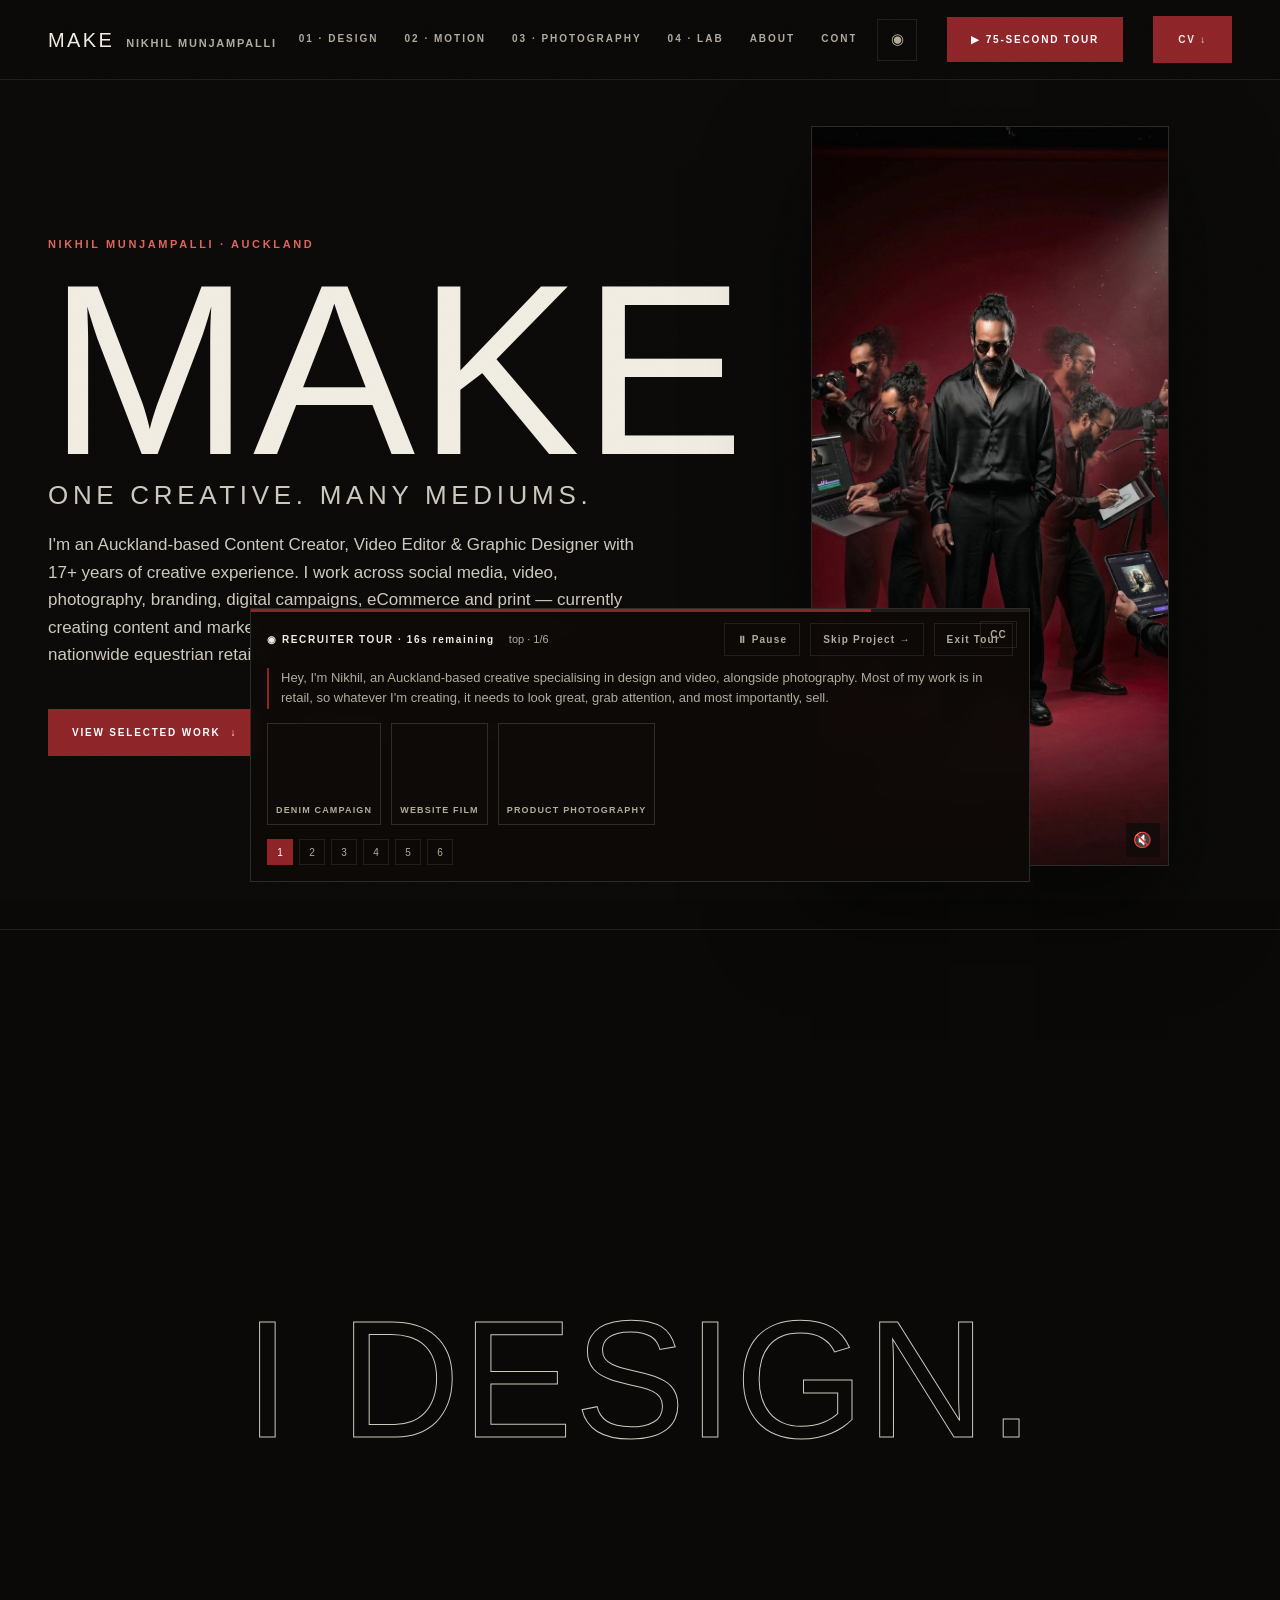
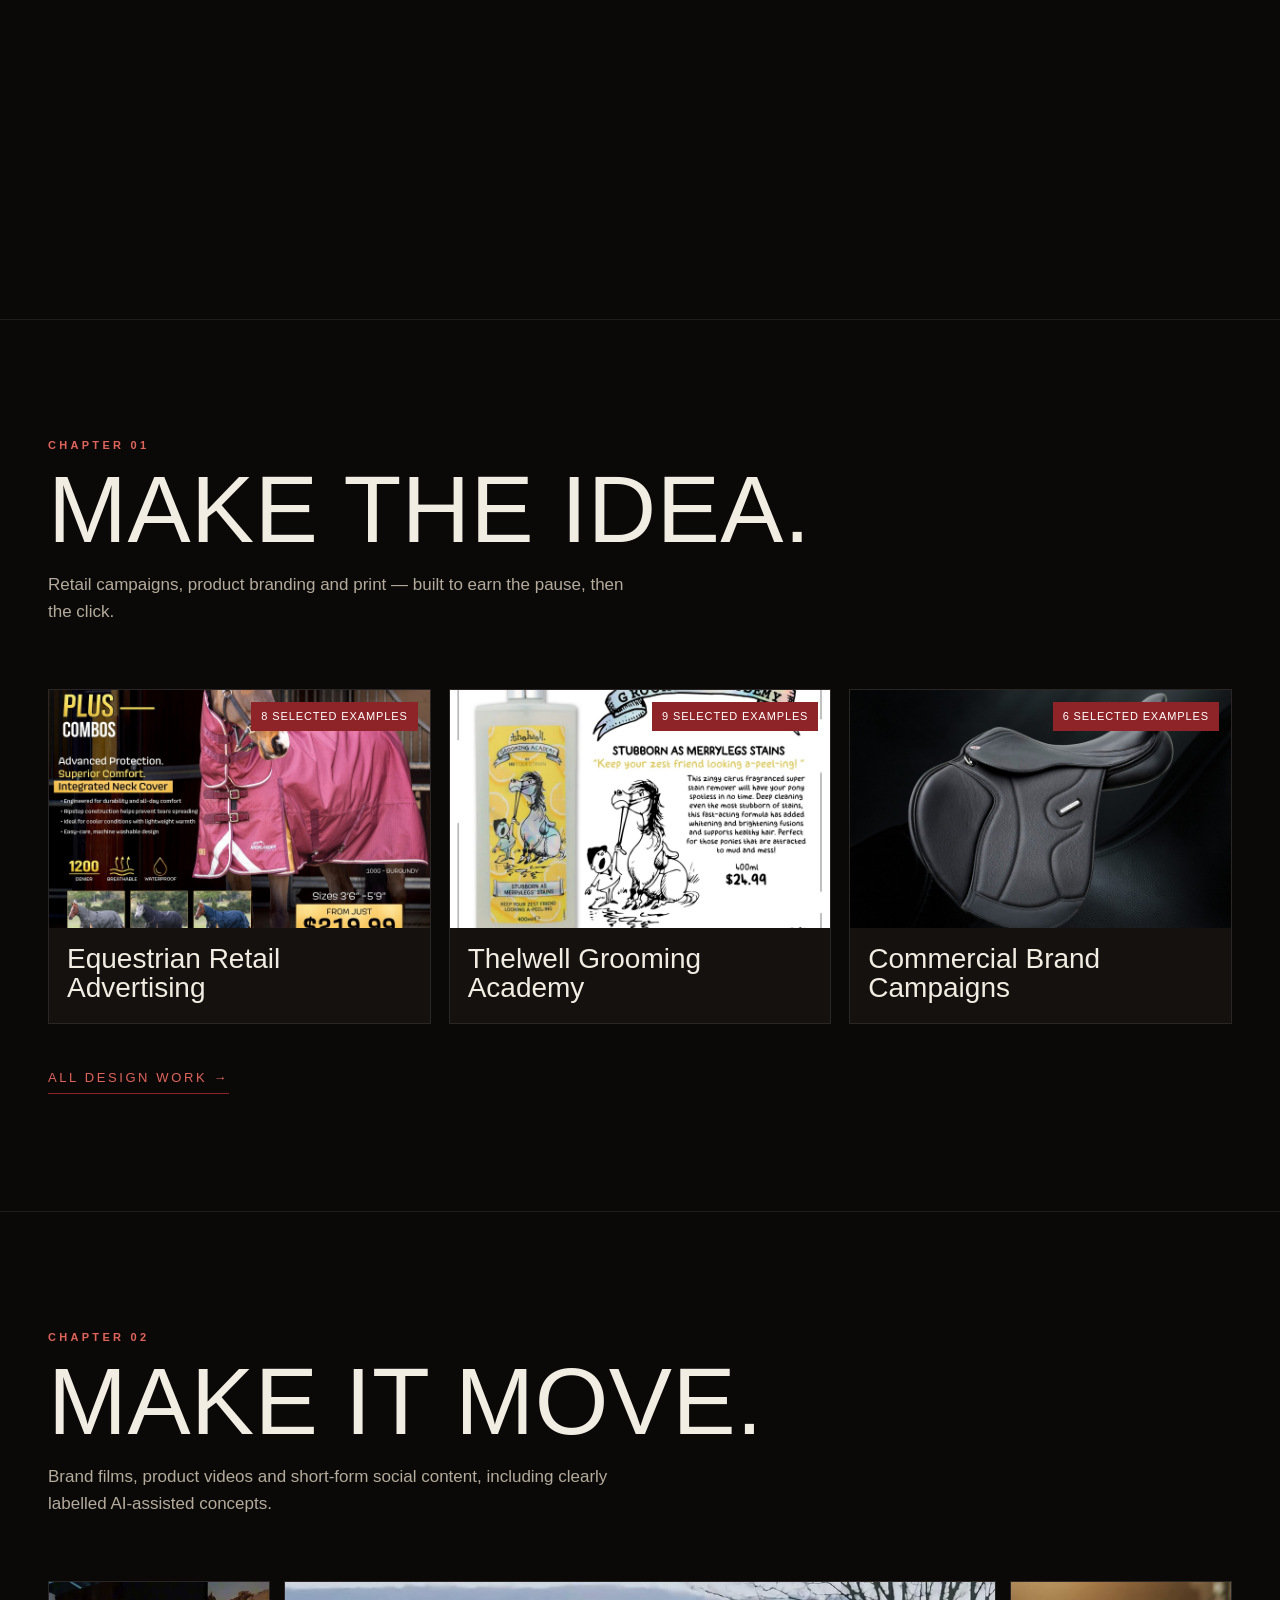
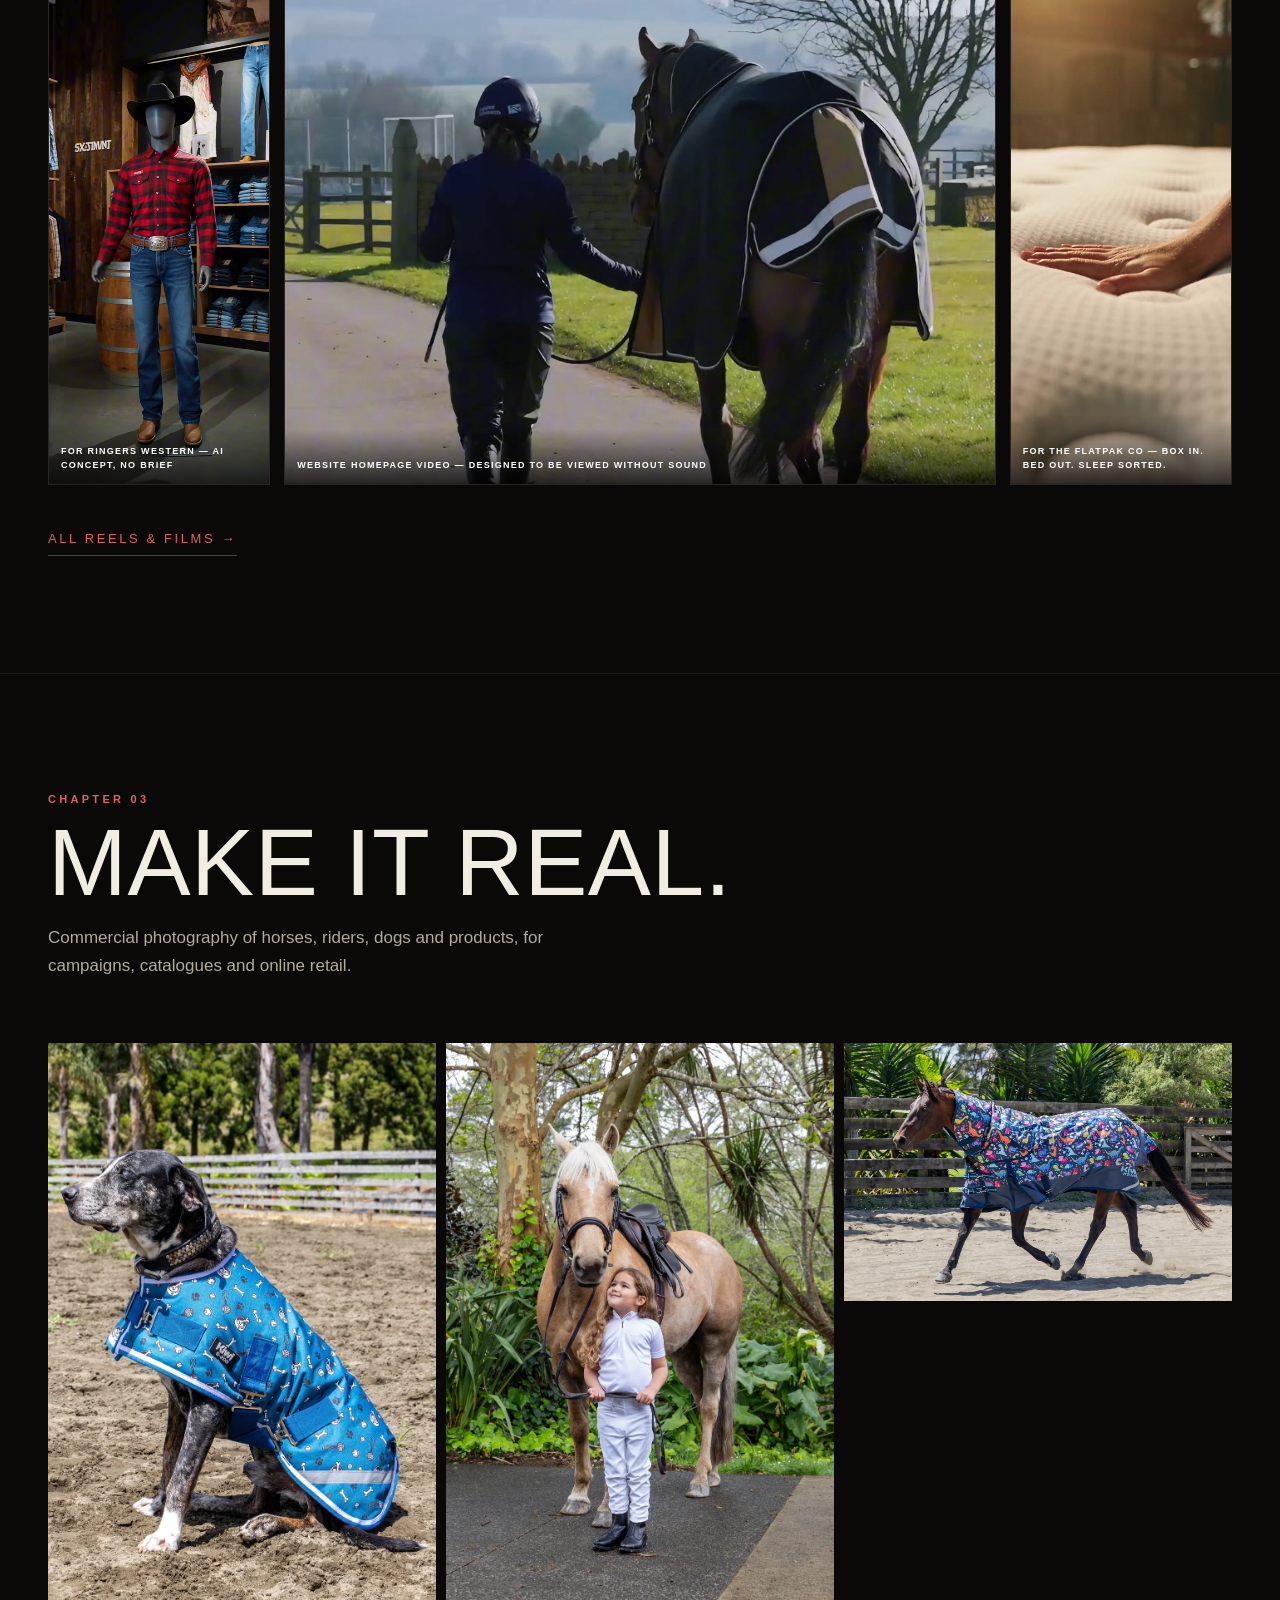
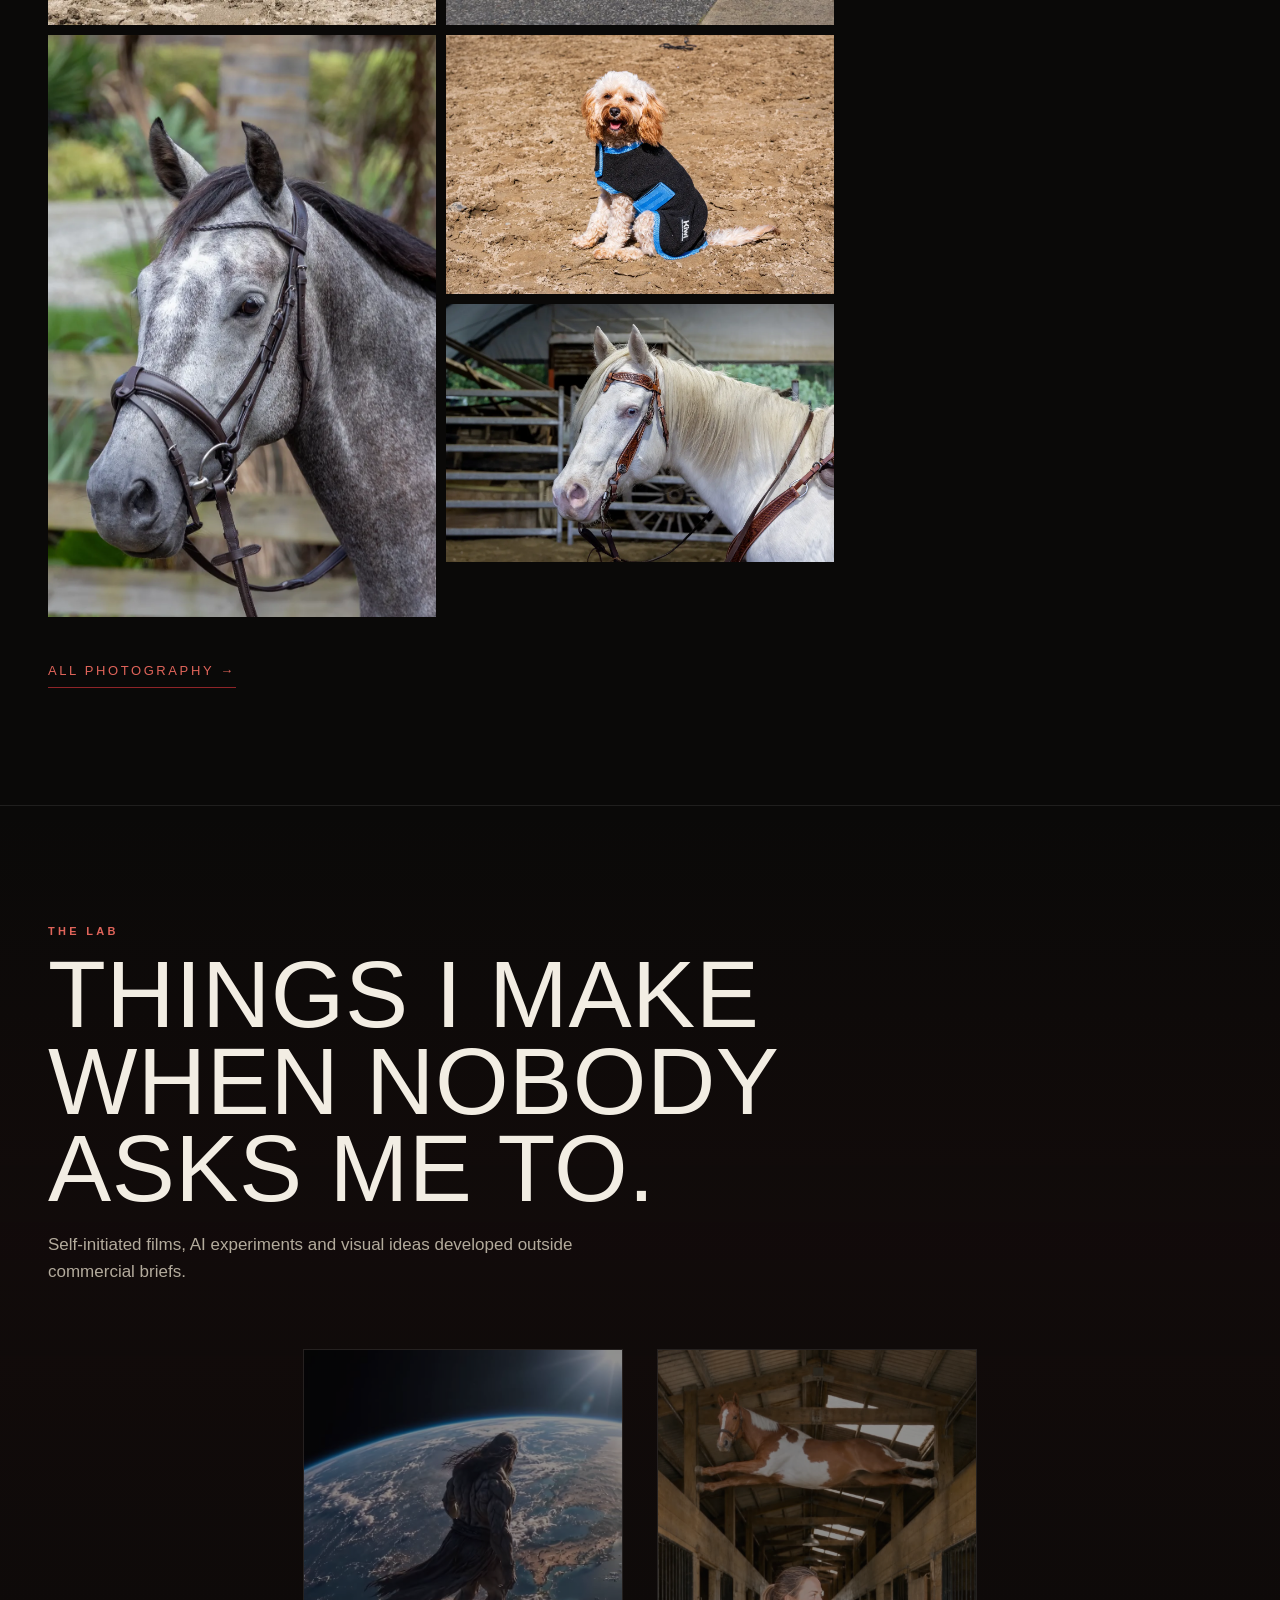
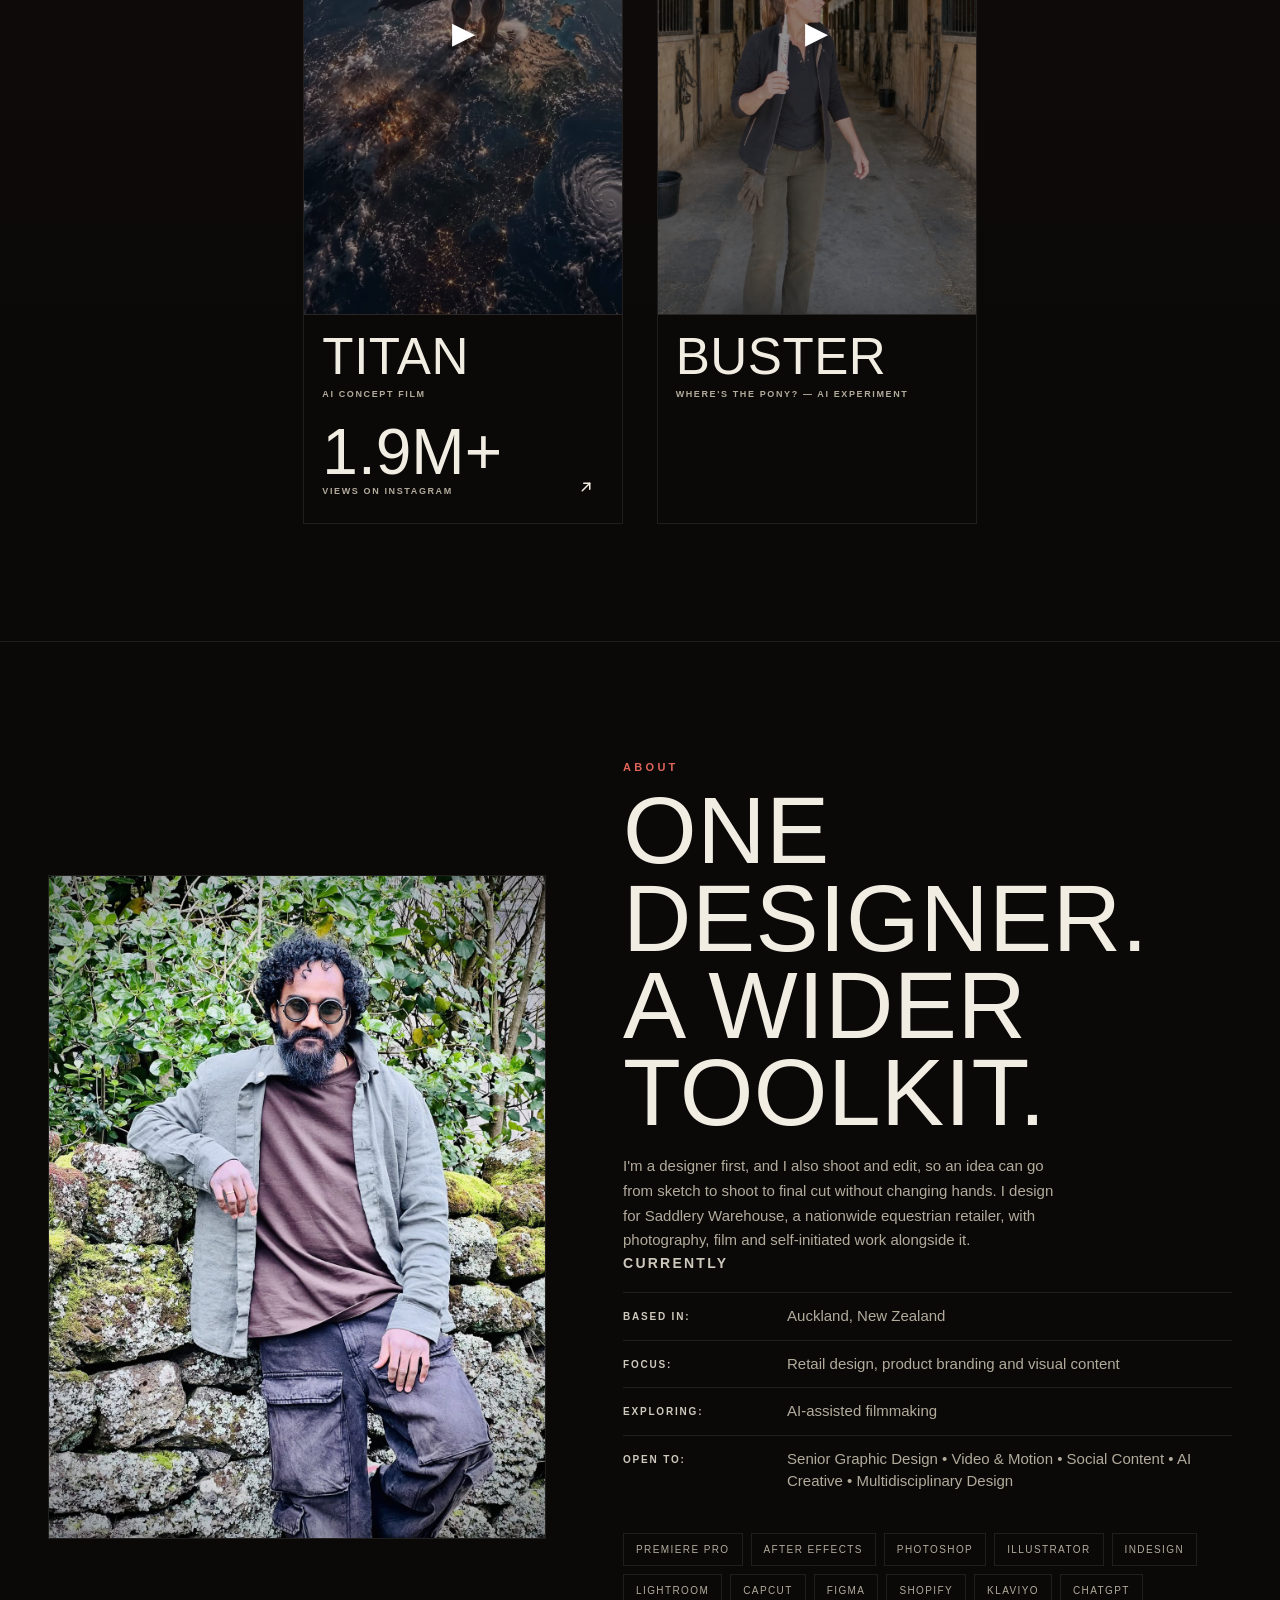
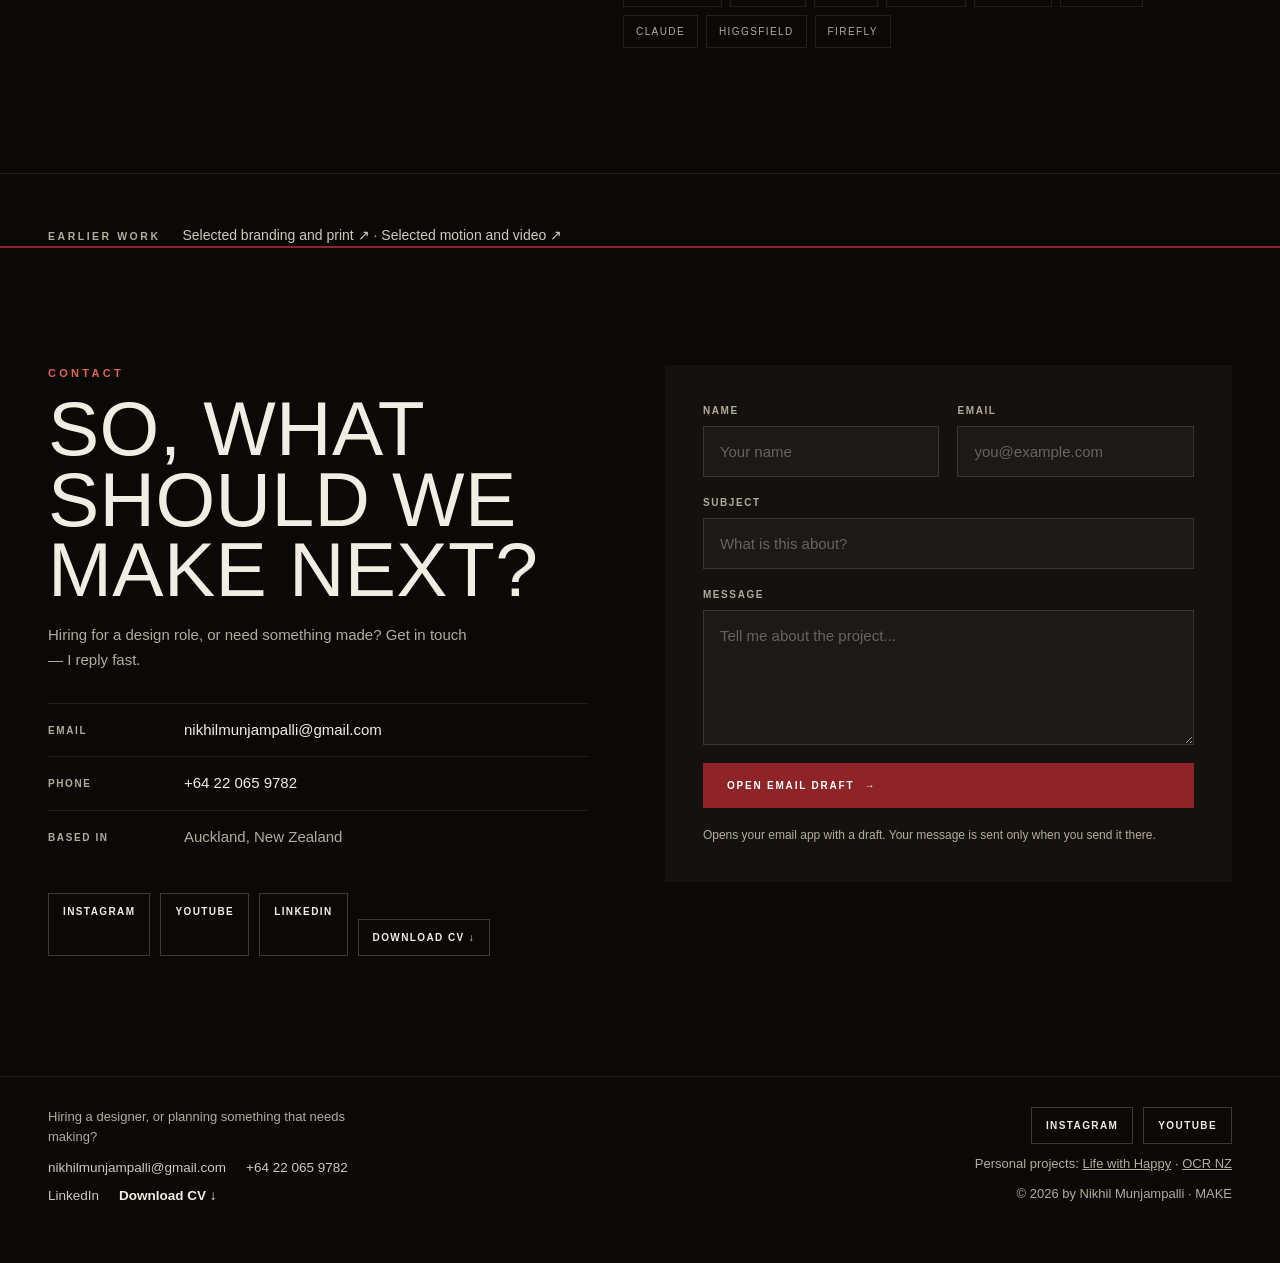
==== commit 9dadb30d: "Load portable-data.js before portable.js — the tour data was never wired in, which left the guided t" ====
--- a/index.html
+++ b/index.html
@@ -1,3 +1,4 @@
 <!DOCTYPE html><html lang="en" data-theme="default-dark" style="color-scheme:dark"><head><meta charSet="utf-8"/><meta name="viewport" content="width=device-width, initial-scale=1"/><link rel="stylesheet" href="assets/fonts/fonts.css"/><link rel="stylesheet" href="styles.css"/><title>Nikhil Munjampalli · Content Creator &amp; Video Editor</title><meta name="description" content="Reels, brand films, retail campaign design and photography from Auckland, New Zealand."/><meta name="author" content="Nikhil Munjampalli"/><meta property="og:title" content="Nikhil Munjampalli · Content Creator &amp; Video Editor"/><meta property="og:description" content="Reels, brand films, retail campaign design and photography from Auckland, New Zealand."/><meta property="og:type" content="website"/><meta name="twitter:card" content="summary_large_image"/><meta property="og:image" content="assets/meta/og-image.png"/><meta name="twitter:image" content="assets/meta/og-image.png"/><link rel="icon" href="assets/meta/favicon.png"/><script>try{var t=localStorage.getItem("nm-intro-seen-v2");if((t&&Date.now()-Number(t)<2592000000)||matchMedia("(prefers-reduced-motion: reduce)").matches)document.documentElement.classList.add("nm-intro-off")}catch(e){}</script></head><body class="bg-q-background-primary text-q-text-primary"><!--$--><main class="nm-page"><div aria-label="Introduction" class="nm-intro" role="dialog"><button aria-label="Skip introduction" autofocus="" class="nm-intro-skip" type="button">SKIP</button><p class="nm-intro-line nm-intro-line-1">NIKHIL MUNJAMPALLI · AUCKLAND</p><p class="nm-intro-line nm-intro-line-2">MAKE</p><p class="nm-intro-line nm-intro-line-3">ONE CREATIVE. MANY MEDIUMS.</p></div><header class="nm-header"><a class="nm-wordmark" href="#top">MAKE<span class="nm-wordmark-sub">Nikhil Munjampalli</span></a><nav class="nm-nav" aria-label="Sections"><a href="design.html">01 · Design</a><a href="motion.html">02 · Motion</a><a href="photography.html">03 · Photography</a><a href="#lab">04 · Lab</a><a href="#original">About</a><a href="#contact">Contact</a></nav><button aria-label="Sound off" class="nm-icon-btn" type="button">◉</button><button class="nm-pill" data-cursor="TOUR" type="button">▶ 75-SECOND TOUR</button><a class="nm-pill nm-pill-cv" download="" href="assets/nikhil-munjampalli-cv.pdf">CV ↓</a></header><section class="nm-hero" id="top"><div class="nm-hero-lead"><p class="nm-eyebrow nm-eyebrow-red">NIKHIL MUNJAMPALLI · AUCKLAND</p><h1 class="nm-multiply">MAKE</h1><p class="nm-multiply-sub">ONE CREATIVE. MANY MEDIUMS.</p><p class="nm-hero-value">I&#x27;m an Auckland-based Content Creator, Video Editor &amp; Graphic Designer with 17+ years of creative experience. I work across social media, video, photography, branding, digital campaigns, eCommerce and print — currently creating content and marketing campaigns for Saddlery Warehouse, a nationwide equestrian retailer.</p><div class="nm-hero-ctas"><a class="nm-btn nm-btn-solid" href="#ch-01">VIEW SELECTED WORK <span aria-hidden="true">↓</span></a><a class="nm-btn nm-btn-outline" download="" href="assets/nikhil-munjampalli-cv.pdf">DOWNLOAD CV</a><button class="nm-btn nm-btn-ghost" data-cursor="TOUR" type="button">▶ 75-SECOND TOUR</button></div></div><div class="nm-hero-stage"><video autoPlay="" class="nm-hero-video nm-hero-video-main" loop="" muted="" playsInline="" poster="assets/hero/skills-poster.jpg" src="assets/hero/skills.mp4"></video><button aria-label="Unmute" class="nm-hero-mute" type="button">🔇</button></div></section><section aria-label="I multiply" class="nm-manifesto"><div class="nm-manifesto-pin"><p class="nm-manifesto-word">I DESIGN.</p></div></section><section class="nm-ch" data-cursor="EXPLORE" id="ch-01"><div class="nm-ch-head"><p class="nm-ch-num">CHAPTER 01</p><h2 class="nm-ch-title">MAKE THE IDEA.</h2><p class="nm-ch-sub">Retail campaigns, product branding and print — built to earn the pause, then the click.</p></div><div class="nm-campaign-grid"><a class="nm-campaign-card" data-cursor="VIEW" href="design/retail-advertising.html"><span class="nm-campaign-cover"><img alt="Equestrian Retail Advertising" decoding="async" loading="lazy" src="assets/design/campaigns/highlander-combos.jpg"/><span class="nm-campaign-count">8<!-- --> SELECTED EXAMPLES</span></span><span class="nm-campaign-body"><span class="nm-campaign-title">Equestrian Retail Advertising</span></span></a><a class="nm-campaign-card" data-cursor="VIEW" href="design/thelwell-grooming-academy.html"><span class="nm-campaign-cover"><img alt="Thelwell Grooming Academy" decoding="async" loading="lazy" src="assets/design/campaigns/thelwell-stain-remover.jpg"/><span class="nm-campaign-count">9<!-- --> SELECTED EXAMPLES</span></span><span class="nm-campaign-body"><span class="nm-campaign-title">Thelwell Grooming Academy</span></span></a><a class="nm-campaign-card" data-cursor="VIEW" href="design/commercial-brands.html"><span class="nm-campaign-cover"><img alt="Commercial Brand Campaigns" decoding="async" loading="lazy" src="assets/design/campaigns/david-paul-luxury.jpg"/><span class="nm-campaign-count">6<!-- --> SELECTED EXAMPLES</span></span><span class="nm-campaign-body"><span class="nm-campaign-title">Commercial Brand Campaigns</span></span></a></div><a class="nm-ch-link" href="design.html">ALL DESIGN WORK <span aria-hidden="true">→</span></a></section><section class="nm-ch" id="ch-02"><div class="nm-ch-head"><p class="nm-ch-num">CHAPTER 02</p><h2 class="nm-ch-title">MAKE IT MOVE.</h2><p class="nm-ch-sub">Brand films, product videos and short-form social content, including clearly labelled AI-assisted concepts.</p></div><div class="nm-reel-grid nm-reel-grid-mrw"><button class="nm-reel-card" data-cursor="PLAY" type="button"><img alt="" class="nm-reel-thumb" decoding="async" loading="lazy" src="assets/reels/client-1-thumb.jpg"/><span class="nm-reel-play" aria-hidden="true">▶</span><span class="nm-reel-label">For RINGERS WESTERN — AI concept, no brief</span></button><button class="nm-reel-card nm-reel-card-wide" data-cursor="PLAY" type="button"><img alt="" class="nm-reel-thumb" decoding="async" loading="lazy" src="assets/reels/homepage-landscape-thumb.jpg"/><span class="nm-reel-play" aria-hidden="true">▶</span><span class="nm-reel-label">Website Homepage Video — Designed to Be Viewed Without Sound</span></button><button class="nm-reel-card" data-cursor="PLAY" type="button"><img alt="" class="nm-reel-thumb" decoding="async" loading="lazy" src="assets/reels/client-3-thumb.jpg"/><span class="nm-reel-play" aria-hidden="true">▶</span><span class="nm-reel-label">For THE FLATPAK CO — Box in. Bed out. Sleep sorted.</span></button></div><a class="nm-ch-link" href="motion.html">ALL REELS &amp; FILMS <span aria-hidden="true">→</span></a></section><section class="nm-ch nm-ch-quiet" id="ch-03"><div class="nm-ch-head"><p class="nm-ch-num">CHAPTER 03</p><h2 class="nm-ch-title">MAKE IT REAL.</h2><p class="nm-ch-sub">Commercial photography of horses, riders, dogs and products, for campaigns, catalogues and online retail.</p></div><div class="nm-masonry"><img alt="" class="nm-masonry-item" data-cursor="EXPLORE" decoding="async" loading="lazy" src="assets/photos/wix-photo-01.webp"/><img alt="" class="nm-masonry-item" data-cursor="EXPLORE" decoding="async" loading="lazy" src="assets/photos/wix-photo-02.webp"/><img alt="" class="nm-masonry-item" data-cursor="EXPLORE" decoding="async" loading="lazy" src="assets/photos/wix-photo-03.webp"/><img alt="" class="nm-masonry-item" data-cursor="EXPLORE" decoding="async" loading="lazy" src="assets/photos/wix-photo-04.webp"/><img alt="" class="nm-masonry-item" data-cursor="EXPLORE" decoding="async" loading="lazy" src="assets/photos/wix-photo-05.webp"/><img alt="" class="nm-masonry-item" data-cursor="EXPLORE" decoding="async" loading="lazy" src="assets/photos/wix-photo-06.webp"/></div><a class="nm-ch-link" href="photography.html">ALL PHOTOGRAPHY <span aria-hidden="true">→</span></a></section><section class="nm-ch nm-lab" id="lab"><div class="nm-ch-head"><p class="nm-ch-num">THE LAB</p><h2 class="nm-ch-title">THINGS I MAKE WHEN NOBODY ASKS ME TO.</h2><p class="nm-ch-sub">Self-initiated films, AI experiments and visual ideas developed outside commercial briefs.</p></div><div class="nm-lab-videos"><article class="nm-lab-card"><button aria-label="Play Lab experiment — Titan, 1.9M+ views on Instagram" class="nm-lab-video" data-cursor="PLAY" type="button"><img alt="" class="nm-lab-video-thumb" decoding="async" loading="lazy" src="assets/lab/titan-poster.jpg"/><span class="nm-reel-play" aria-hidden="true">▶</span></button><div class="nm-lab-card-body"><h3 class="nm-lab-card-title">TITAN</h3><p class="nm-lab-card-sub">AI CONCEPT FILM</p><p class="nm-lab-card-views">1.9M+</p><p class="nm-lab-card-views-label">VIEWS ON INSTAGRAM</p></div><a aria-label="View Titan on Instagram" class="nm-lab-card-link" href="https://www.instagram.com/reel/DbW4Ttej2G1/" rel="noreferrer" target="_blank"><svg aria-hidden="true" viewBox="0 0 24 24" fill="none" stroke="currentColor" stroke-width="2" stroke-linecap="round" stroke-linejoin="round"><path d="M7 17 17 7"></path><path d="M9 7h8v8"></path></svg></a></article><article class="nm-lab-card"><button aria-label="Play Lab experiment — Buster" class="nm-lab-video" data-cursor="PLAY" type="button"><img alt="" class="nm-lab-video-thumb" decoding="async" loading="lazy" src="assets/lab/buster-poster.jpg"/><span class="nm-reel-play" aria-hidden="true">▶</span></button><div class="nm-lab-card-body"><h3 class="nm-lab-card-title">BUSTER</h3><p class="nm-lab-card-sub">WHERE&#x27;S THE PONY? — AI EXPERIMENT</p></div></article></div></section><section class="nm-ch nm-original" id="original"><div class="nm-original-photo"><img alt="Nikhil Munjampalli" data-cursor="VIEW" decoding="async" loading="lazy" src="assets/hero/original-portrait.jpg"/></div><div class="nm-original-copy"><p class="nm-ch-num">ABOUT</p><h2 class="nm-ch-title">One designer.<br/>A wider toolkit.</h2><p class="nm-body">I&#x27;m a designer first, and I also shoot and edit, so an idea can go from sketch to shoot to final cut without changing hands. I design for Saddlery Warehouse, a nationwide equestrian retailer, with photography, film and self-initiated work alongside it.</p><div class="nm-currently"><h3 class="nm-subtitle">CURRENTLY</h3><ul><li><strong>Based in:</strong> Auckland, New Zealand</li><li><strong>Focus:</strong> Retail design, product branding and visual content</li><li><strong>Exploring:</strong> AI-assisted filmmaking</li><li><strong>Open to:</strong> Senior Graphic Design • Video &amp; Motion • Social Content • AI Creative • Multidisciplinary Design</li></ul></div><div class="nm-skills"><span class="nm-skill-chip">Premiere Pro</span><span class="nm-skill-chip">After Effects</span><span class="nm-skill-chip">Photoshop</span><span class="nm-skill-chip">Illustrator</span><span class="nm-skill-chip">InDesign</span><span class="nm-skill-chip">Lightroom</span><span class="nm-skill-chip">CapCut</span><span class="nm-skill-chip">Figma</span><span class="nm-skill-chip">Shopify</span><span class="nm-skill-chip">Klaviyo</span><span class="nm-skill-chip">ChatGPT</span><span class="nm-skill-chip">Claude</span><span class="nm-skill-chip">Higgsfield</span><span class="nm-skill-chip">Firefly</span></div></div></section><section class="nm-old nm-old--compact"><p class="nm-old-kicker">EARLIER WORK</p><p class="nm-old-links"><a href="https://nikmvisuals.wixsite.com/oldportfolio" rel="noreferrer" target="_blank">Selected branding and print <span aria-hidden="true">↗</span></a><span aria-hidden="true"> · </span><a href="https://nikmvisuals.wixsite.com/oldportfolio/work" rel="noreferrer" target="_blank">Selected motion and video <span aria-hidden="true">↗</span></a></p></section><section class="nm-ch nm-finale" id="contact"><div class="nm-finale-copy"><p class="nm-ch-num">CONTACT</p><h2 class="nm-ch-title">SO, WHAT SHOULD WE MAKE NEXT?</h2><p class="nm-body">Hiring for a design role, or need something made? Get in touch — I reply fast.</p><ul class="nm-contact-list"><li><span class="nm-contact-key">Email</span><a href="mailto:nikhilmunjampalli@gmail.com">nikhilmunjampalli@gmail.com</a></li><li><span class="nm-contact-key">Phone</span><a href="tel:+64220659782">+64 22 065 9782</a></li><li><span class="nm-contact-key">Based in</span><span>Auckland, New Zealand</span></li></ul><div class="nm-socials"><a href="https://www.instagram.com/nikhil_munjampalli/" rel="noreferrer" target="_blank">Instagram</a><a href="https://www.youtube.com/@nikhilmunjampalli5915" rel="noreferrer" target="_blank">YouTube</a><a href="https://linkedin.com/in/nikhil-munjampalli-56632651" rel="noreferrer" target="_blank">LinkedIn</a><a class="nm-btn nm-btn-outline nm-cv-link" download="" href="assets/nikhil-munjampalli-cv.pdf">Download CV ↓</a></div></div><form class="nm-form"><div class="nm-form-row"><label class="nm-field"><span>Name</span><input autoComplete="name" placeholder="Your name" required="" type="text" value=""/></label><label class="nm-field"><span>Email</span><input autoComplete="email" placeholder="you@example.com" required="" type="email" value=""/></label></div><label class="nm-field"><span>Subject</span><input placeholder="What is this about?" type="text" value=""/></label><label class="nm-field"><span>Message</span><textarea placeholder="Tell me about the project..." required="" rows="5"></textarea></label><button class="nm-btn nm-btn-solid" type="submit">Open email draft<span class="nm-arrow" aria-hidden="true">→</span></button><p class="nm-form-note">Opens your email app with a draft. Your message is sent only when you send it there.</p></form></section><footer class="nm-footer"><div class="nm-footer-contact"><p class="nm-footer-cta">Hiring a designer, or planning something that needs making?</p><ul class="nm-footer-links"><li><a href="mailto:nikhilmunjampalli@gmail.com">nikhilmunjampalli@gmail.com</a></li><li><a href="tel:+64220659782">+64 22 065 9782</a></li><li><a href="https://linkedin.com/in/nikhil-munjampalli-56632651" rel="noreferrer" target="_blank">LinkedIn</a></li><li><a class="nm-footer-cv" download="" href="assets/nikhil-munjampalli-cv.pdf">Download CV ↓</a></li></ul></div><div class="nm-footer-meta"><div class="nm-socials"><a href="https://www.instagram.com/nikhil_munjampalli/" rel="noreferrer" target="_blank">Instagram</a><a href="https://www.youtube.com/@nikhilmunjampalli5915" rel="noreferrer" target="_blank">YouTube</a></div><p class="nm-footer-projects">Personal projects:<!-- --> <a href="https://www.instagram.com/happy_cavoodle/" rel="noreferrer" target="_blank">Life with Happy</a><span aria-hidden="true"> · </span><a href="https://www.instagram.com/nik_ocr_nz/" rel="noreferrer" target="_blank">OCR NZ</a></p><p>© 2026 by Nikhil Munjampalli · MAKE</p></div></footer><audio preload="auto"></audio></main><!--/$--><link rel="stylesheet" href="portable.css"/>
+<script src="portable-data.js" defer></script>
 <script src="portable.js" defer></script>
 </body></html>
